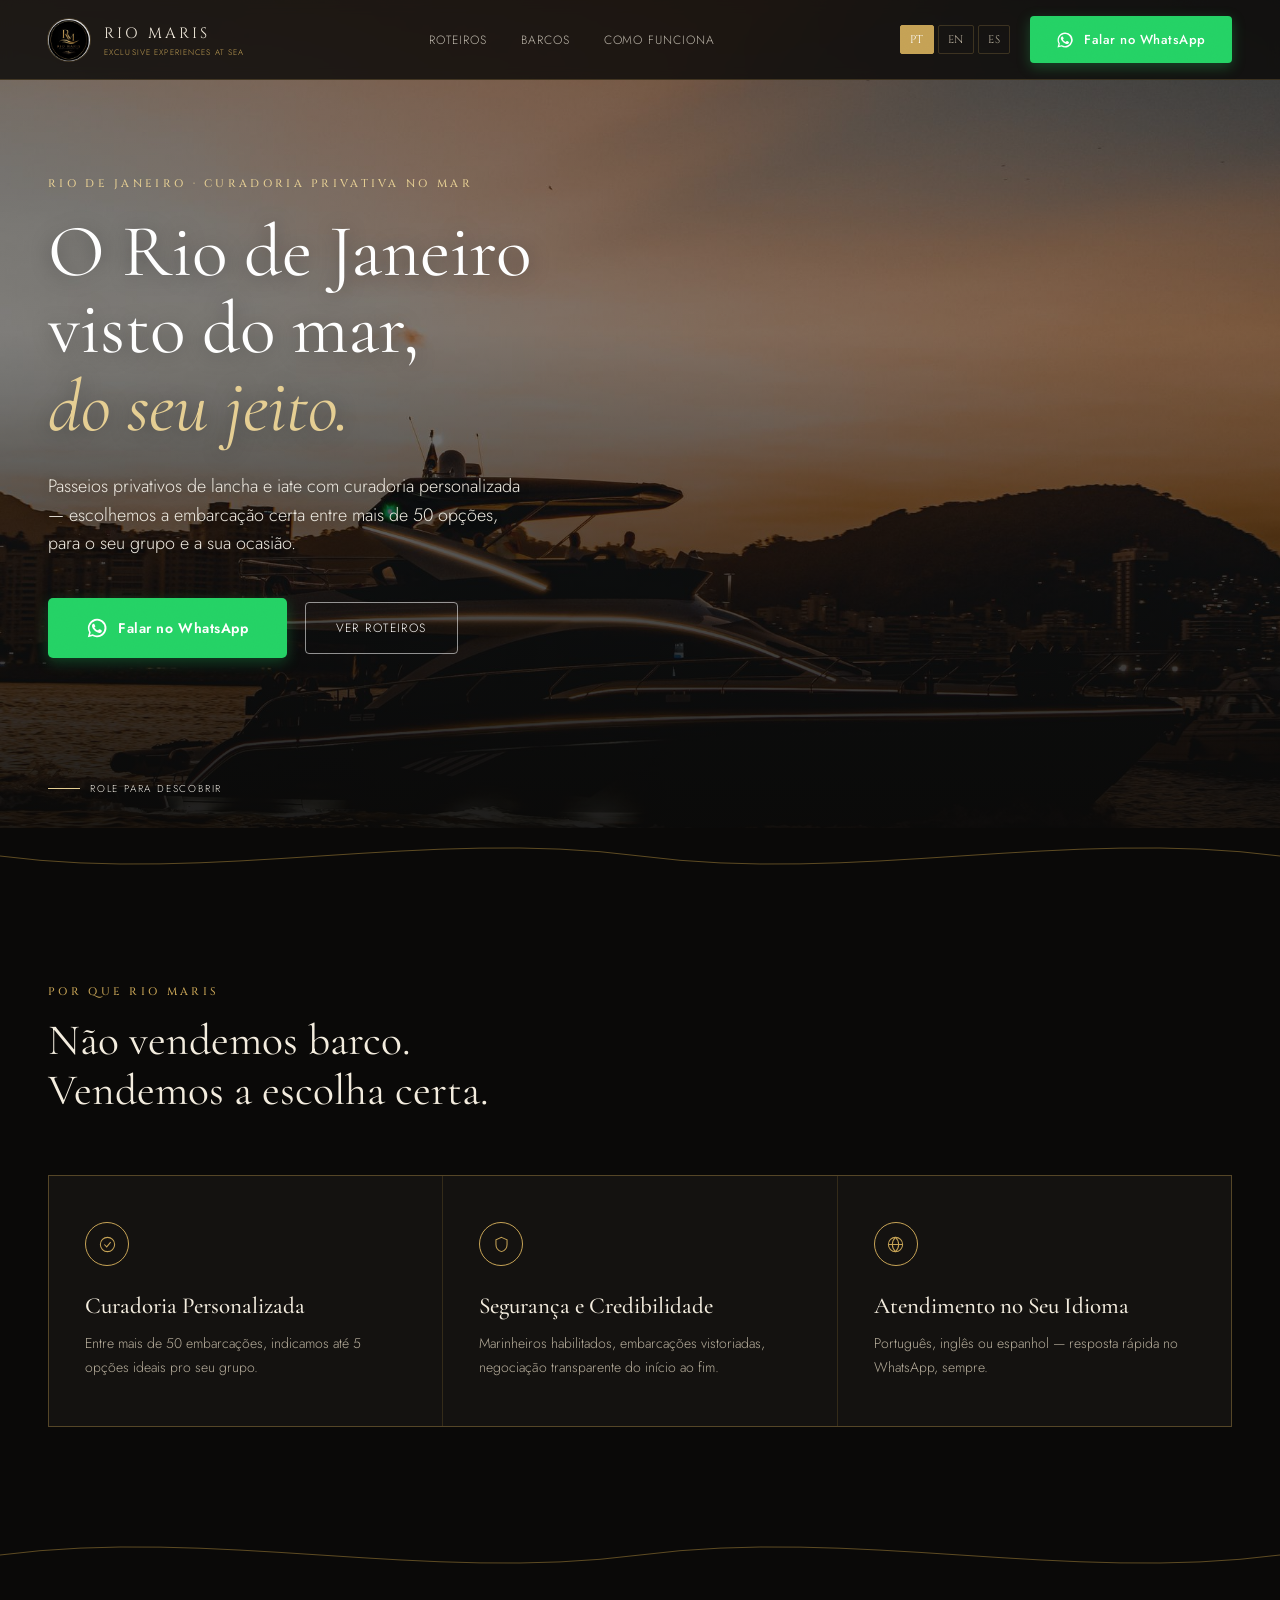
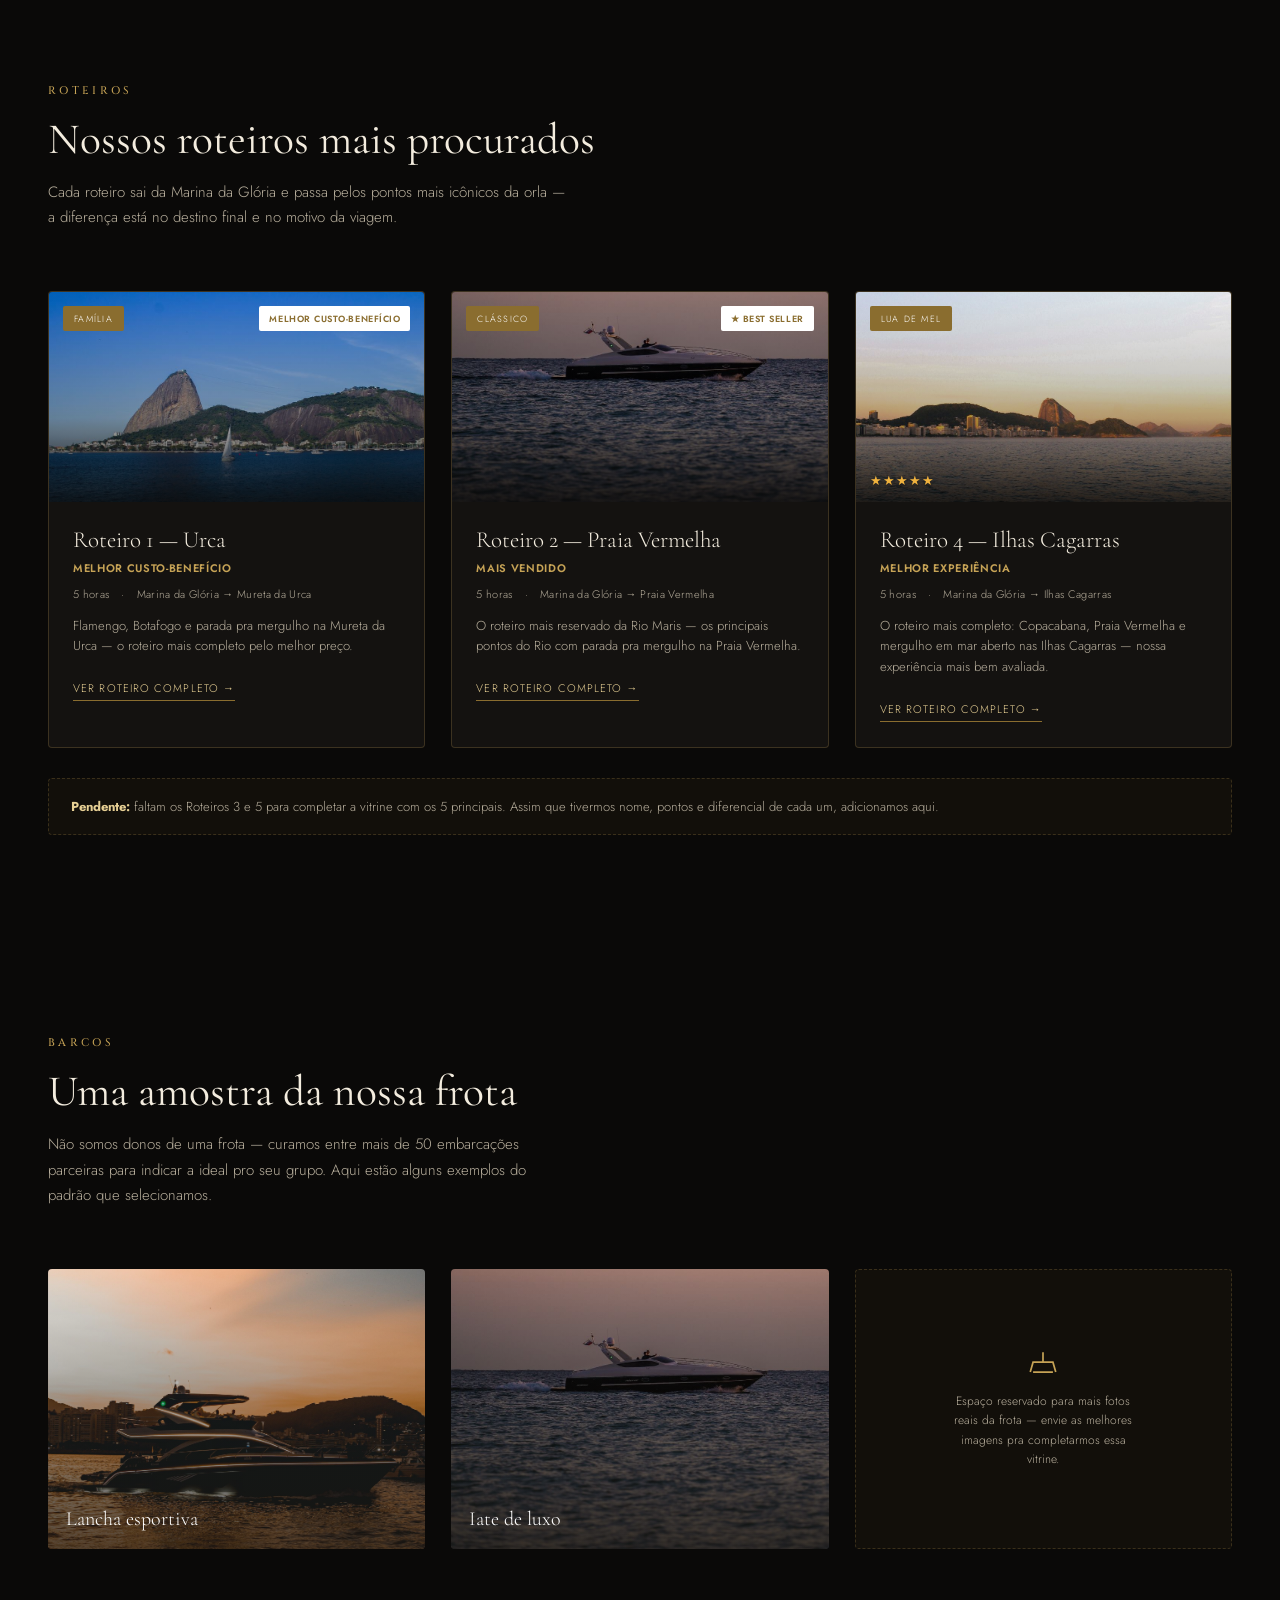
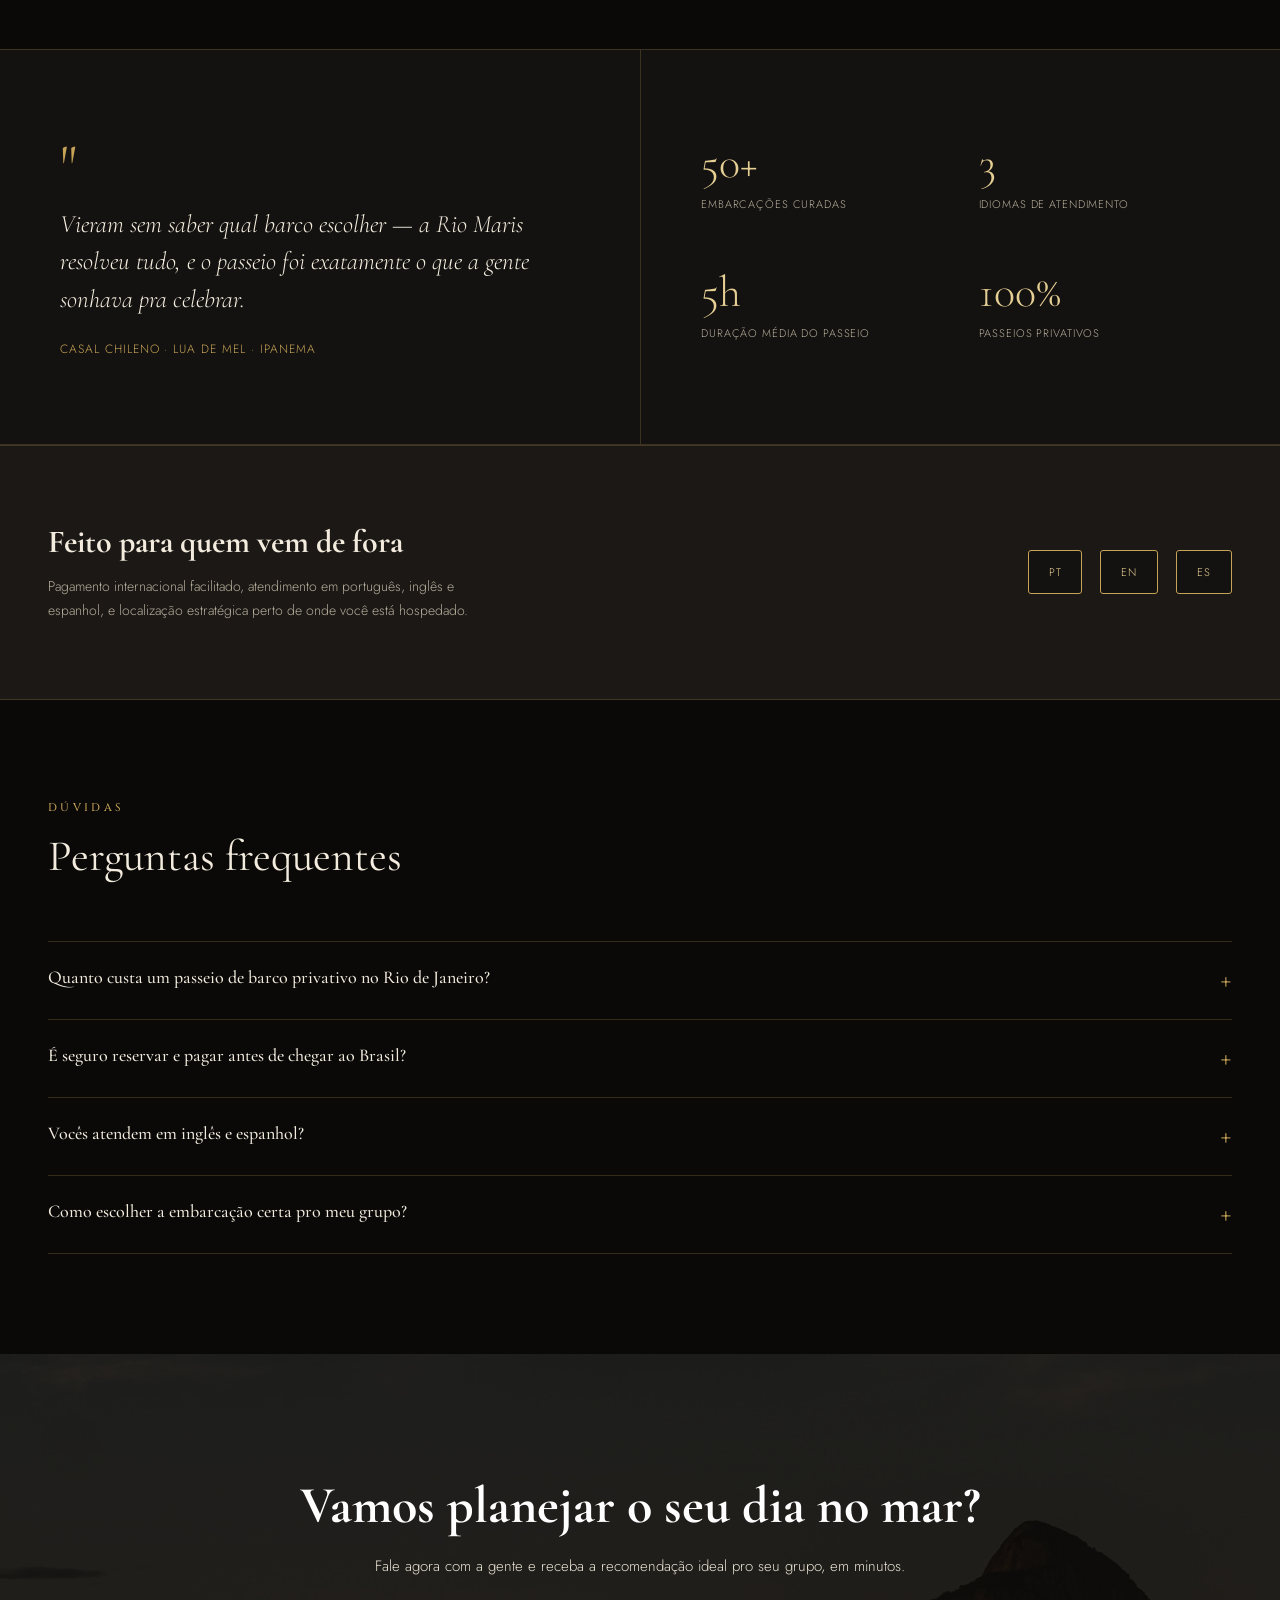
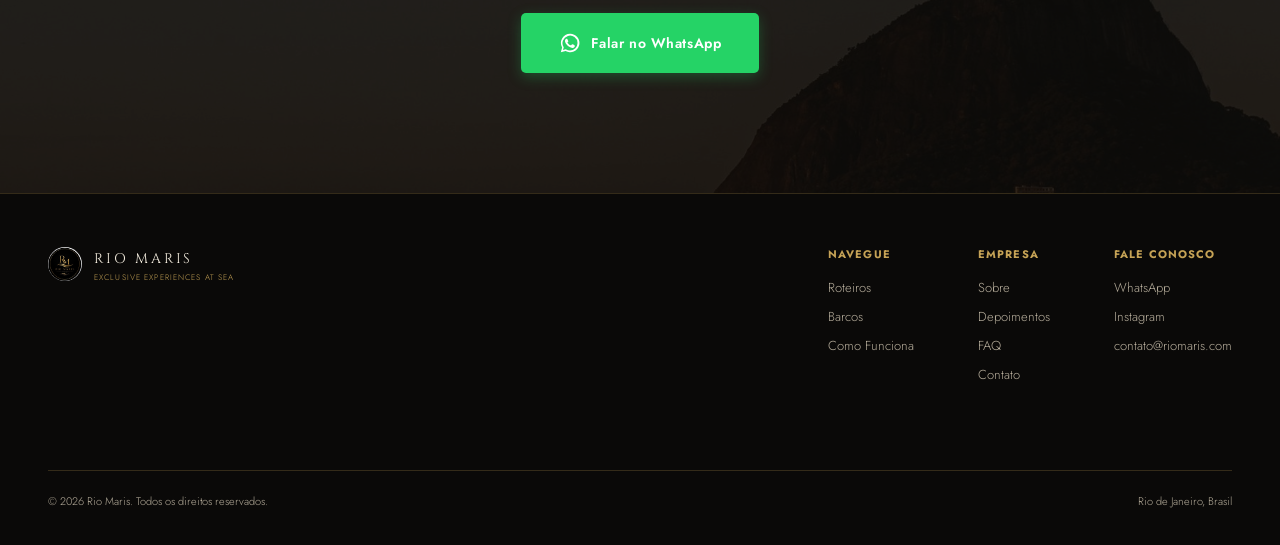
==== rio-maris/index.html @ 4bb59d88 "Add Rio Maris Home site: extract mockup into index.html, shared CSS/JS, images Builds the approved H" ====
<!DOCTYPE html>
<html lang="pt-BR">
<head>
<meta charset="UTF-8">
<meta name="viewport" content="width=device-width, initial-scale=1.0">
<title>Rio Maris — Passeios de Lancha e Iate no Rio de Janeiro | Exclusive Experiences at Sea</title>
<meta name="description" content="Passeios privativos de lancha e iate no Rio de Janeiro com curadoria personalizada entre mais de 50 embarcações. Atendimento em português, inglês e espanhol. Fale agora no WhatsApp.">
<link rel="preconnect" href="https://fonts.googleapis.com">
<link href="https://fonts.googleapis.com/css2?family=Cinzel:wght@400;500;600&family=Cormorant+Garamond:ital,wght@0,300;0,400;0,500;0,600;1,400&family=Jost:wght@300;400;500;600&display=swap" rel="stylesheet">
<link rel="stylesheet" href="assets/css/style.css">
</head>
<body>
<div class="grain"></div>

<header>
  <div class="header-left">
    <button class="nav-toggle" aria-expanded="false" aria-label="Abrir menu"><span></span></button>
    <div class="brand">
      <img src="assets/logo-rio-maris.jpg" alt="Rio Maris">
      <div class="brand-text">
        <span class="brand-word">RIO MARIS</span>
        <span class="brand-sub">Exclusive Experiences at Sea</span>
      </div>
    </div>
  </div>
  <nav>
    <a href="#roteiros">Roteiros</a>
    <a href="#barcos">Barcos</a>
    <a href="#funciona">Como Funciona</a>
  </nav>
  <div class="header-right">
    <div class="lang-switch">
      <span class="active">PT</span><span>EN</span><span>ES</span>
    </div>
    <a class="btn-whatsapp" href="#" target="_blank" rel="noopener">
      <svg viewBox="0 0 24 24" fill="#fff"><path d="M12 2a10 10 0 00-8.6 15L2 22l5.2-1.4A10 10 0 1012 2zm0 18.2a8.2 8.2 0 01-4.2-1.1l-.3-.2-3.1.8.8-3-.2-.3A8.2 8.2 0 1120.2 12 8.2 8.2 0 0112 20.2zm4.5-6.1c-.2-.1-1.5-.7-1.7-.8s-.4-.1-.6.1-.7.8-.9 1-.3.2-.6.1a6.7 6.7 0 01-2-1.2 7.4 7.4 0 01-1.4-1.7c-.1-.2 0-.4.1-.5s.2-.3.4-.4.2-.2.3-.4a.5.5 0 000-.5c-.1-.1-.6-1.5-.9-2s-.5-.4-.6-.4h-.5a1 1 0 00-.7.3 3 3 0 00-.9 2.2 5.2 5.2 0 001.1 2.8 12 12 0 004.6 4c.6.3 1.1.4 1.5.6a3.6 3.6 0 001.6.1 2.7 2.7 0 001.8-1.3 2.2 2.2 0 00.1-1.3c-.1-.1-.2-.2-.4-.3z"/></svg>
      <span class="btn-label-full">Falar no WhatsApp</span>
      <span class="btn-label-short">WhatsApp</span>
    </a>
  </div>
</header>

<!-- HERO -->
<section class="hero">
  <div class="hero-inner">
    <span class="eyebrow">Rio de Janeiro · Curadoria Privativa no Mar</span>
    <h1 class="display">O Rio de Janeiro<br>visto do mar,<br><em>do seu jeito.</em></h1>
    <p class="sub">Passeios privativos de lancha e iate com curadoria personalizada — escolhemos a embarcação certa entre mais de 50 opções, para o seu grupo e a sua ocasião.</p>
    <div class="cta-row">
      <a class="btn-whatsapp large" href="#" target="_blank" rel="noopener">
        <svg viewBox="0 0 24 24" fill="#fff"><path d="M12 2a10 10 0 00-8.6 15L2 22l5.2-1.4A10 10 0 1012 2zm0 18.2a8.2 8.2 0 01-4.2-1.1l-.3-.2-3.1.8.8-3-.2-.3A8.2 8.2 0 1120.2 12 8.2 8.2 0 0112 20.2zm4.5-6.1c-.2-.1-1.5-.7-1.7-.8s-.4-.1-.6.1-.7.8-.9 1-.3.2-.6.1a6.7 6.7 0 01-2-1.2 7.4 7.4 0 01-1.4-1.7c-.1-.2 0-.4.1-.5s.2-.3.4-.4.2-.2.3-.4a.5.5 0 000-.5c-.1-.1-.6-1.5-.9-2s-.5-.4-.6-.4h-.5a1 1 0 00-.7.3 3 3 0 00-.9 2.2 5.2 5.2 0 001.1 2.8 12 12 0 004.6 4c.6.3 1.1.4 1.5.6a3.6 3.6 0 001.6.1 2.7 2.7 0 001.8-1.3 2.2 2.2 0 00.1-1.3c-.1-.1-.2-.2-.4-.3z"/></svg>
        Falar no WhatsApp
      </a>
      <a class="btn-ghost" href="#roteiros">Ver Roteiros</a>
    </div>
  </div>
  <div class="scroll-cue"><span class="line"></span> Role para descobrir</div>
</section>

<div class="wave-divider">
  <svg viewBox="0 0 1440 56" preserveAspectRatio="none" xmlns="http://www.w3.org/2000/svg">
    <path d="M0,28 C240,56 480,0 720,28 C960,56 1200,0 1440,28" stroke="#AE8B3E" stroke-width="1" fill="none" opacity="0.55"/>
  </svg>
</div>

<!-- PILARES -->
<section id="funciona">
  <div class="section-head">
    <span class="eyebrow">Por que Rio Maris</span>
    <h2 class="display">Não vendemos barco. <br>Vendemos a escolha certa.</h2>
  </div>
  <div class="pillars">
    <div class="pillar">
      <div class="pillar-mark"><svg viewBox="0 0 24 24" fill="none" stroke-width="1.3"><circle cx="12" cy="12" r="9"/><path d="M8 12l3 3 5-6"/></svg></div>
      <h3 class="display">Curadoria Personalizada</h3>
      <p>Entre mais de 50 embarcações, indicamos até 5 opções ideais pro seu grupo.</p>
    </div>
    <div class="pillar">
      <div class="pillar-mark"><svg viewBox="0 0 24 24" fill="none" stroke-width="1.3"><path d="M12 3l7 3v6c0 5-3.5 8-7 9-3.5-1-7-4-7-9V6z"/></svg></div>
      <h3 class="display">Segurança e Credibilidade</h3>
      <p>Marinheiros habilitados, embarcações vistoriadas, negociação transparente do início ao fim.</p>
    </div>
    <div class="pillar">
      <div class="pillar-mark"><svg viewBox="0 0 24 24" fill="none" stroke-width="1.3"><path d="M12 21c4.97 0 9-4.03 9-9s-4.03-9-9-9-9 4.03-9 9 4.03 9 9 9z"/><path d="M3 12h18M12 3c2.5 2.4 4 5.6 4 9s-1.5 6.6-4 9c-2.5-2.4-4-5.6-4-9s1.5-6.6 4-9z"/></svg></div>
      <h3 class="display">Atendimento no Seu Idioma</h3>
      <p>Português, inglês ou espanhol — resposta rápida no WhatsApp, sempre.</p>
    </div>
  </div>
</section>

<div class="wave-divider">
  <svg viewBox="0 0 1440 56" preserveAspectRatio="none" xmlns="http://www.w3.org/2000/svg">
    <path d="M0,28 C240,0 480,56 720,28 C960,0 1200,56 1440,28" stroke="#AE8B3E" stroke-width="1" fill="none" opacity="0.55"/>
  </svg>
</div>

<!-- ROTEIROS -->
<section id="roteiros">
  <div class="section-head">
    <span class="eyebrow">Roteiros</span>
    <h2 class="display">Nossos roteiros mais procurados</h2>
    <p>Cada roteiro sai da Marina da Glória e passa pelos pontos mais icônicos da orla — a diferença está no destino final e no motivo da viagem.</p>
  </div>
  <div class="card-row">
    <div class="route-card">
      <div class="route-media" style="background-image:url('assets/pao-de-acucar-veleiro.jpg');">
        <span class="tag">Família</span>
        <span class="badge">Melhor Custo-Benefício</span>
      </div>
      <div class="route-body">
        <div class="route-name display">Roteiro 1 — Urca</div>
        <div class="route-subtitle">Melhor Custo-Benefício</div>
        <div class="route-meta"><span>5 horas</span>·<span>Marina da Glória → Mureta da Urca</span></div>
        <p class="desc">Flamengo, Botafogo e parada pra mergulho na Mureta da Urca — o roteiro mais completo pelo melhor preço.</p>
        <a class="route-link" href="#">Ver roteiro completo →</a>
      </div>
    </div>
    <div class="route-card">
      <div class="route-media" style="background-image:url('assets/veleiro-entardecer.jpg');">
        <span class="tag">Clássico</span>
        <span class="badge">★ Best Seller</span>
      </div>
      <div class="route-body">
        <div class="route-name display">Roteiro 2 — Praia Vermelha</div>
        <div class="route-subtitle">Mais Vendido</div>
        <div class="route-meta"><span>5 horas</span>·<span>Marina da Glória → Praia Vermelha</span></div>
        <p class="desc">O roteiro mais reservado da Rio Maris — os principais pontos do Rio com parada pra mergulho na Praia Vermelha.</p>
        <a class="route-link" href="#">Ver roteiro completo →</a>
      </div>
    </div>
    <div class="route-card">
      <div class="route-media" style="background-image:url('assets/lagoa-entardecer.jpg');">
        <span class="tag">Lua de Mel</span>
        <span class="stars">★★★★★</span>
      </div>
      <div class="route-body">
        <div class="route-name display">Roteiro 4 — Ilhas Cagarras</div>
        <div class="route-subtitle">Melhor Experiência</div>
        <div class="route-meta"><span>5 horas</span>·<span>Marina da Glória → Ilhas Cagarras</span></div>
        <p class="desc">O roteiro mais completo: Copacabana, Praia Vermelha e mergulho em mar aberto nas Ilhas Cagarras — nossa experiência mais bem avaliada.</p>
        <a class="route-link" href="#">Ver roteiro completo →</a>
      </div>
    </div>
  </div>
  <div class="pending-note">
    <b>Pendente:</b> faltam os Roteiros 3 e 5 para completar a vitrine com os 5 principais. Assim que tivermos nome, pontos e diferencial de cada um, adicionamos aqui.
  </div>
</section>

<!-- BARCOS -->
<section id="barcos">
  <div class="section-head">
    <span class="eyebrow">Barcos</span>
    <h2 class="display">Uma amostra da nossa frota</h2>
    <p>Não somos donos de uma frota — curamos entre mais de 50 embarcações parceiras para indicar a ideal pro seu grupo. Aqui estão alguns exemplos do padrão que selecionamos.</p>
  </div>
  <div class="boat-row">
    <div class="boat-card" style="background-image:url('assets/iate-por-do-sol.jpg');">
      <span class="boat-label display">Lancha esportiva</span>
    </div>
    <div class="boat-card" style="background-image:url('assets/veleiro-entardecer.jpg');">
      <span class="boat-label display">Iate de luxo</span>
    </div>
    <div class="boat-placeholder">
      <svg viewBox="0 0 24 24" fill="none" stroke-width="1.2"><path d="M3 17l2-7h14l2 7M5 17h14M12 3v7"/></svg>
      <span>Espaço reservado para mais fotos reais da frota — envie as melhores imagens pra completarmos essa vitrine.</span>
    </div>
  </div>
</section>

<!-- PROVA SOCIAL -->
<div class="proof">
  <div class="proof-quote">
    <div class="quote-mark">"</div>
    <p class="quote display">Vieram sem saber qual barco escolher — a Rio Maris resolveu tudo, e o passeio foi exatamente o que a gente sonhava pra celebrar.</p>
    <div class="who">Casal chileno · Lua de mel · Ipanema</div>
  </div>
  <div class="proof-stats">
    <div class="stat"><div class="num display">50+</div><div class="label">Embarcações curadas</div></div>
    <div class="stat"><div class="num display">3</div><div class="label">Idiomas de atendimento</div></div>
    <div class="stat"><div class="num display">5h</div><div class="label">Duração média do passeio</div></div>
    <div class="stat"><div class="num display">100%</div><div class="label">Passeios privativos</div></div>
  </div>
</div>

<!-- INTERNACIONAL -->
<div class="intl">
  <div class="intl-text">
    <h2>Feito para quem vem de fora</h2>
    <p>Pagamento internacional facilitado, atendimento em português, inglês e espanhol, e localização estratégica perto de onde você está hospedado.</p>
  </div>
  <div class="intl-langs">
    <div class="lang-pill">PT</div>
    <div class="lang-pill">EN</div>
    <div class="lang-pill">ES</div>
  </div>
</div>

<!-- FAQ -->
<section id="faq">
  <div class="section-head">
    <span class="eyebrow">Dúvidas</span>
    <h2 class="display">Perguntas frequentes</h2>
  </div>
  <div class="faq-list">
    <div class="faq-item">
      <div>
        <h4>Quanto custa um passeio de barco privativo no Rio de Janeiro?</h4>
        <p class="faq-answer">O valor varia conforme a embarcação, a duração e o roteiro escolhido. Como fazemos curadoria personalizada entre mais de 50 opções, o jeito mais rápido de receber um orçamento certo pro seu grupo é falar com a gente no WhatsApp.</p>
      </div>
      <span class="faq-plus">+</span>
    </div>
    <div class="faq-item">
      <div>
        <h4>É seguro reservar e pagar antes de chegar ao Brasil?</h4>
        <p class="faq-answer">Sim. Trabalhamos só com marinheiros habilitados e embarcações vistoriadas, com negociação transparente do início ao fim e pagamento internacional facilitado para quem vem de fora.</p>
      </div>
      <span class="faq-plus">+</span>
    </div>
    <div class="faq-item">
      <div>
        <h4>Vocês atendem em inglês e espanhol?</h4>
        <p class="faq-answer">Sim, atendemos em português, inglês e espanhol, com resposta rápida pelo WhatsApp em qualquer um dos três idiomas.</p>
      </div>
      <span class="faq-plus">+</span>
    </div>
    <div class="faq-item">
      <div>
        <h4>Como escolher a embarcação certa pro meu grupo?</h4>
        <p class="faq-answer">Você não precisa escolher sozinho: conta pra gente o tamanho do grupo e a ocasião, e indicamos até 5 opções ideais entre as mais de 50 embarcações parceiras.</p>
      </div>
      <span class="faq-plus">+</span>
    </div>
  </div>
</section>

<!-- FINAL CTA -->
<div class="final-cta">
  <h2 class="display">Vamos planejar o seu dia no mar?</h2>
  <p>Fale agora com a gente e receba a recomendação ideal pro seu grupo, em minutos.</p>
  <a class="btn-whatsapp large" href="#" target="_blank" rel="noopener">
    <svg viewBox="0 0 24 24" fill="#fff"><path d="M12 2a10 10 0 00-8.6 15L2 22l5.2-1.4A10 10 0 1012 2zm0 18.2a8.2 8.2 0 01-4.2-1.1l-.3-.2-3.1.8.8-3-.2-.3A8.2 8.2 0 1120.2 12 8.2 8.2 0 0112 20.2zm4.5-6.1c-.2-.1-1.5-.7-1.7-.8s-.4-.1-.6.1-.7.8-.9 1-.3.2-.6.1a6.7 6.7 0 01-2-1.2 7.4 7.4 0 01-1.4-1.7c-.1-.2 0-.4.1-.5s.2-.3.4-.4.2-.2.3-.4a.5.5 0 000-.5c-.1-.1-.6-1.5-.9-2s-.5-.4-.6-.4h-.5a1 1 0 00-.7.3 3 3 0 00-.9 2.2 5.2 5.2 0 001.1 2.8 12 12 0 004.6 4c.6.3 1.1.4 1.5.6a3.6 3.6 0 001.6.1 2.7 2.7 0 001.8-1.3 2.2 2.2 0 00.1-1.3c-.1-.1-.2-.2-.4-.3z"/></svg>
    Falar no WhatsApp
  </a>
</div>

<footer>
  <div class="footer-brand">
    <img src="assets/logo-rio-maris.jpg" alt="Rio Maris">
    <div>
      <span class="brand-word" style="font-size:14px;">RIO MARIS</span><br>
      <span class="brand-sub">Exclusive Experiences at Sea</span>
    </div>
  </div>
  <div class="footer-cols">
    <div class="footer-col">
      <h5>Navegue</h5>
      <a href="#roteiros">Roteiros</a>
      <a href="#barcos">Barcos</a>
      <a href="#funciona">Como Funciona</a>
    </div>
    <div class="footer-col">
      <h5>Empresa</h5>
      <a href="#">Sobre</a>
      <a href="#">Depoimentos</a>
      <a href="#faq">FAQ</a>
      <a href="#">Contato</a>
    </div>
    <div class="footer-col">
      <h5>Fale Conosco</h5>
      <a href="#" target="_blank" rel="noopener">WhatsApp</a>
      <a href="#">Instagram</a>
      <a href="mailto:contato@riomaris.com">contato@riomaris.com</a>
    </div>
  </div>
  <div class="footer-bottom">
    <span>© 2026 Rio Maris. Todos os direitos reservados.</span>
    <span>Rio de Janeiro, Brasil</span>
  </div>
</footer>

<script src="assets/js/main.js"></script>
</body>
</html>
---- rio-maris/assets/css/style.css ----
:root{
  --bg: #0A0908;
  --panel: #141210;
  --panel-2: #1B1815;
  --text-dark: #F3ECDE;
  --muted: #B7AE9C;
  --gold: #C6A356;
  --gold-light: #E6CF94;
  --gold-deep: #8A6D2F;
  --ivory: #F3ECDE;
  --dark-surface: #0A0908;
  --whatsapp: #25D366;
  --whatsapp-dark: #1DB955;
  --hairline: rgba(198,163,86,0.22);
}
*{margin:0;padding:0;box-sizing:border-box;}
html{scroll-behavior:smooth;}
body{
  background:var(--bg);
  color:var(--text-dark);
  font-family:'Jost',sans-serif;
  font-weight:300;
  -webkit-font-smoothing:antialiased;
  overflow-x:hidden;
}
.display{font-family:'Cormorant Garamond',serif;}
.eyebrow{
  font-family:'Cinzel',serif;
  letter-spacing:0.30em;
  text-transform:uppercase;
  font-size:11px;
  color:var(--gold);
  font-weight:500;
}
a{color:inherit;text-decoration:none;}
img{display:block;max-width:100%;}

.grain{
  position:fixed;inset:0;pointer-events:none;z-index:999;
  opacity:0.025;
  background-image:url("data:image/svg+xml,%3Csvg xmlns='http://www.w3.org/2000/svg' width='120' height='120'%3E%3Cfilter id='n'%3E%3CfeTurbulence type='fractalNoise' baseFrequency='0.9' numOctaves='2' stitchTiles='stitch'/%3E%3C/filter%3E%3Crect width='100%25' height='100%25' filter='url(%23n)'/%3E%3C/svg%3E");
  mix-blend-mode:multiply;
}

/* ---------- nav ---------- */
header{
  position:fixed;top:0;left:0;right:0;z-index:100;
  display:flex;align-items:center;justify-content:space-between;
  padding:16px 48px;
  background:rgba(10,9,8,0.82);
  backdrop-filter:blur(6px);
  border-bottom:1px solid var(--hairline);
  gap:20px;
}
.header-left{display:flex;align-items:center;gap:10px;}
.brand{display:flex;align-items:center;gap:14px;}
.brand img{width:42px;height:42px;border-radius:50%;object-fit:cover;box-shadow:0 0 0 1px var(--hairline);flex-shrink:0;}
.brand-word{font-family:'Cinzel',serif;letter-spacing:0.20em;font-size:15px;color:var(--text-dark);}
.brand-sub{display:block;font-family:'Jost',sans-serif;letter-spacing:0.14em;font-size:8px;color:var(--gold);margin-top:2px;text-transform:uppercase;}
nav{display:flex;gap:34px;}
nav a{font-size:12px;letter-spacing:0.08em;text-transform:uppercase;color:var(--text-dark);opacity:0.75;transition:opacity .25s;}
nav a:hover{opacity:1;color:var(--gold-deep);}
.header-right{display:flex;align-items:center;gap:20px;}
.lang-switch{display:flex;gap:4px;font-family:'Cinzel',serif;font-size:11px;letter-spacing:0.05em;flex-shrink:0;}
.lang-switch span{padding:6px 9px;border:1px solid var(--hairline);border-radius:2px;cursor:pointer;color:var(--muted);transition:all .2s;}
.lang-switch span.active{background:var(--gold);color:#fff;border-color:var(--gold);}
.lang-switch span:hover:not(.active){border-color:var(--gold);color:var(--gold-deep);}
.btn-label-short{display:none;}

.btn-whatsapp{
  display:inline-flex;align-items:center;gap:10px;
  background:var(--whatsapp);color:#fff;
  padding:14px 26px;font-size:13px;letter-spacing:0.04em;font-weight:500;
  border-radius:4px;transition:all .25s;
  box-shadow:0 4px 14px rgba(37,211,102,0.28);
}
.btn-whatsapp:hover{background:var(--whatsapp-dark);transform:translateY(-1px);}
.btn-whatsapp svg{width:18px;height:18px;flex-shrink:0;}
.btn-whatsapp.large{padding:19px 38px;font-size:14px;font-weight:600;border-radius:5px;}
.btn-whatsapp.large svg{width:22px;height:22px;}

/* ---------- mobile nav toggle ---------- */
.nav-toggle{
  display:none;
  width:38px;height:38px;
  border:1px solid var(--hairline);border-radius:4px;
  background:transparent;
  align-items:center;justify-content:center;
  cursor:pointer;
}
.nav-toggle span,.nav-toggle span::before,.nav-toggle span::after{
  content:"";display:block;width:18px;height:1px;background:var(--text-dark);
  position:relative;transition:transform .2s, opacity .2s;
}
.nav-toggle span::before{position:absolute;top:-6px;}
.nav-toggle span::after{position:absolute;top:6px;}
.nav-toggle[aria-expanded="true"] span{background:transparent;}
.nav-toggle[aria-expanded="true"] span::before{transform:rotate(45deg);top:0;}
.nav-toggle[aria-expanded="true"] span::after{transform:rotate(-45deg);top:0;}

/* ---------- hero ---------- */
.hero{
  position:relative;
  min-height:92vh;
  display:flex;flex-direction:column;justify-content:center;
  padding:0 48px;
  background:url("../iate-por-do-sol.jpg") center 42% / cover no-repeat;
  overflow:hidden;
}
.hero::before{
  content:"";position:absolute;inset:0;z-index:1;
  background:
    linear-gradient(180deg, rgba(10,9,8,0.55) 0%, rgba(10,9,8,0.50) 40%, rgba(10,9,8,0.92) 100%);
}
.hero-inner{position:relative;z-index:3;max-width:760px;}
.hero .eyebrow{margin-bottom:22px;display:inline-block;color:var(--gold-light);}
.hero h1{
  font-size:clamp(40px,6vw,74px);
  font-weight:400;
  line-height:1.05;
  color:#fff;
  margin-bottom:26px;
  text-shadow:0 2px 20px rgba(0,0,0,0.35);
}
.hero h1 em{font-style:italic;color:var(--gold-light);font-weight:400;}
.hero p.sub{
  font-size:18px;font-weight:300;color:#f1ede4;
  max-width:480px;line-height:1.6;margin-bottom:40px;
  text-shadow:0 1px 12px rgba(0,0,0,0.3);
}
.cta-row{display:flex;gap:18px;align-items:center;flex-wrap:wrap;}
.btn-ghost{
  border:1px solid rgba(255,255,255,0.55);color:#fff;
  padding:16px 30px;font-size:12px;letter-spacing:0.12em;text-transform:uppercase;
  border-radius:4px;transition:all .25s;
}
.btn-ghost:hover{border-color:var(--gold-light);color:var(--gold-light);}
.scroll-cue{
  position:absolute;bottom:32px;left:48px;z-index:3;
  display:flex;align-items:center;gap:10px;
  font-size:10px;letter-spacing:0.18em;text-transform:uppercase;color:#f1ede4;
}
.scroll-cue .line{width:32px;height:1px;background:var(--gold-light);}

/* ---------- wave divider ---------- */
.wave-divider{width:100%;height:56px;position:relative;background:var(--bg);}
.wave-divider svg{width:100%;height:100%;}

/* ---------- section shell ---------- */
section{padding:100px 48px;position:relative;}
.section-head{max-width:620px;margin-bottom:60px;}
.section-head .eyebrow{margin-bottom:16px;display:block;}
.section-head h2{font-size:clamp(30px,3.4vw,44px);font-weight:400;line-height:1.15;color:var(--text-dark);}
.section-head p{color:var(--muted);margin-top:16px;font-size:15px;line-height:1.7;max-width:520px;}

/* ---------- pillars ---------- */
.pillars{
  display:grid;grid-template-columns:repeat(3,1fr);gap:1px;
  background:var(--hairline);
  border:1px solid var(--hairline);
}
.pillar{background:var(--panel);padding:46px 36px;}
.pillar-mark{
  width:44px;height:44px;border:1px solid var(--gold);border-radius:50%;
  display:flex;align-items:center;justify-content:center;margin-bottom:26px;
}
.pillar-mark svg{width:19px;height:19px;stroke:var(--gold);}
.pillar h3{font-family:'Cormorant Garamond',serif;font-size:23px;font-weight:500;color:var(--text-dark);margin-bottom:12px;}
.pillar p{font-size:14px;color:var(--muted);line-height:1.7;}

/* ---------- roteiros ---------- */
.card-row{display:grid;grid-template-columns:repeat(3,1fr);gap:26px;}
.route-card{
  background:var(--panel);border:1px solid var(--hairline);
  border-radius:4px;overflow:hidden;
  transition:transform .3s, box-shadow .3s;
}
.route-card:hover{transform:translateY(-6px);box-shadow:0 18px 34px rgba(42,36,27,0.12);}
.route-media{height:210px;position:relative;background-size:cover;background-position:center;}
.route-media::after{
  content:"";position:absolute;inset:0;
  background:linear-gradient(180deg, rgba(10,9,8,0.05) 0%, rgba(10,9,8,0.30) 60%, rgba(10,9,8,0.85) 100%);
}
.route-media .tag{
  position:absolute;top:14px;left:14px;z-index:2;
  font-size:9px;letter-spacing:0.14em;text-transform:uppercase;color:#fff;
  background:var(--gold-deep);padding:6px 11px;border-radius:2px;
}
.route-media .badge{
  position:absolute;top:14px;right:14px;z-index:2;
  font-size:9px;letter-spacing:0.06em;text-transform:uppercase;color:var(--gold-deep);
  background:#fff;padding:6px 10px;border-radius:2px;font-weight:600;
}
.route-media .stars{
  position:absolute;bottom:12px;left:14px;z-index:2;
  font-size:13px;color:#f0b23e;letter-spacing:1px;text-shadow:0 1px 4px rgba(0,0,0,0.4);
}
.route-body{padding:24px 24px 28px;}
.route-body .route-name{font-family:'Cormorant Garamond',serif;font-size:23px;color:var(--text-dark);margin-bottom:6px;}
.route-subtitle{font-size:11px;letter-spacing:0.06em;text-transform:uppercase;color:var(--gold);font-weight:600;margin-bottom:10px;}
.route-meta{display:flex;gap:12px;font-size:11px;color:var(--muted);letter-spacing:0.03em;margin-bottom:14px;flex-wrap:wrap;}
.route-body p.desc{font-size:13px;color:var(--muted);line-height:1.6;margin-bottom:18px;}
.route-link{font-size:11px;letter-spacing:0.1em;text-transform:uppercase;color:var(--gold-light);border-bottom:1px solid var(--gold-deep);padding-bottom:4px;}

.pending-note{
  margin-top:30px;padding:18px 22px;border:1px dashed var(--hairline);border-radius:4px;
  font-size:13px;color:var(--muted);background:rgba(174,139,62,0.05);
}
.pending-note b{color:var(--gold-light);}

/* ---------- barcos ---------- */
.boat-row{display:grid;grid-template-columns:repeat(3,1fr);gap:26px;}
.boat-card{border-radius:4px;overflow:hidden;position:relative;height:280px;background-size:cover;background-position:center;}
.boat-card::after{content:"";position:absolute;inset:0;background:linear-gradient(180deg, rgba(23,20,15,0.05), rgba(23,20,15,0.72));}
.boat-card .boat-label{position:absolute;bottom:18px;left:18px;z-index:2;color:#fff;font-family:'Cormorant Garamond',serif;font-size:20px;}
.boat-placeholder{
  border:1px dashed var(--hairline);border-radius:4px;height:280px;
  display:flex;flex-direction:column;align-items:center;justify-content:center;gap:10px;
  background:rgba(174,139,62,0.05);color:var(--muted);text-align:center;padding:20px;
}
.boat-placeholder svg{width:34px;height:34px;stroke:var(--gold);}
.boat-placeholder span{font-size:12px;line-height:1.6;max-width:200px;}

/* ---------- prova social ---------- */
.proof{
  background:var(--panel);border-top:1px solid var(--hairline);border-bottom:1px solid var(--hairline);
  display:grid;grid-template-columns:1fr 1fr;
}
.proof-quote{padding:86px 60px;display:flex;flex-direction:column;justify-content:center;}
.quote-mark{font-family:'Cormorant Garamond',serif;font-size:60px;color:var(--gold);line-height:1;margin-bottom:10px;}
.proof-quote p.quote{font-family:'Cormorant Garamond',serif;font-size:25px;font-style:italic;color:var(--text-dark);line-height:1.5;margin-bottom:22px;}
.proof-quote .who{font-size:12px;letter-spacing:0.08em;color:var(--gold);text-transform:uppercase;}
.proof-stats{padding:86px 60px;display:grid;grid-template-columns:1fr 1fr;gap:36px;border-left:1px solid var(--hairline);}
.stat .num{font-family:'Cormorant Garamond',serif;font-size:44px;color:var(--gold-light);}
.stat .label{font-size:11px;letter-spacing:0.08em;text-transform:uppercase;color:var(--muted);margin-top:6px;}

/* ---------- internacional ---------- */
.intl{
  background:var(--panel-2);
  padding:76px 48px;display:flex;align-items:center;justify-content:space-between;gap:60px;
  border-top:1px solid var(--hairline);border-bottom:1px solid var(--hairline);
}
.intl-text{max-width:440px;}
.intl-text h2{font-family:'Cormorant Garamond',serif;font-size:32px;color:var(--text-dark);margin-bottom:14px;}
.intl-text p{color:var(--muted);font-size:14px;line-height:1.7;}
.intl-langs{display:flex;gap:18px;}
.lang-pill{
  border:1px solid var(--gold);padding:13px 20px;border-radius:3px;
  font-size:11px;letter-spacing:0.08em;text-transform:uppercase;color:var(--gold-light);
  text-align:center;background:var(--panel);
}

/* ---------- faq ---------- */
.faq-item{border-top:1px solid var(--hairline);padding:24px 0;display:flex;justify-content:space-between;gap:40px;cursor:pointer;}
.faq-item:last-child{border-bottom:1px solid var(--hairline);}
.faq-item h4{font-family:'Cormorant Garamond',serif;font-size:18px;font-weight:500;color:var(--text-dark);max-width:560px;}
.faq-plus{color:var(--gold);font-size:20px;font-weight:300;transition:transform .2s;flex-shrink:0;}
.faq-item.open .faq-plus{transform:rotate(45deg);}
.faq-answer{font-size:14px;color:var(--muted);line-height:1.7;max-width:560px;margin-top:14px;display:none;}
.faq-item.open .faq-answer{display:block;}

/* ---------- final cta (dark bookend) ---------- */
.final-cta{
  position:relative;
  text-align:center;padding:120px 48px;
  background:url("../pao-de-acucar-cta.jpg") center 35% / cover no-repeat;
}
.final-cta::before{
  content:"";position:absolute;inset:0;z-index:1;
  background:rgba(10,9,8,0.85);
}
.final-cta > *{position:relative;z-index:2;}
.final-cta h2{font-family:'Cormorant Garamond',serif;font-size:clamp(32px,4.5vw,52px);color:#fff;margin-bottom:18px;}
.final-cta p{color:#e9e3d4;margin-bottom:36px;font-size:15px;}

/* ---------- footer ---------- */
footer{background:var(--bg);border-top:1px solid var(--hairline);padding:52px 48px 36px;display:flex;justify-content:space-between;align-items:flex-start;flex-wrap:wrap;gap:40px;}
.footer-brand{display:flex;align-items:center;gap:12px;}
.footer-brand img{width:34px;height:34px;border-radius:50%;object-fit:cover;}
.footer-cols{display:flex;gap:64px;}
.footer-col h5{font-size:11px;letter-spacing:0.1em;text-transform:uppercase;color:var(--gold);margin-bottom:16px;}
.footer-col a{display:block;font-size:13px;color:var(--muted);margin-bottom:10px;transition:color .2s;}
.footer-col a:hover{color:var(--text-dark);}
.footer-bottom{width:100%;margin-top:36px;padding-top:22px;border-top:1px solid var(--hairline);font-size:11px;color:var(--muted);display:flex;justify-content:space-between;}

@media(max-width:960px){
  header{padding:14px 16px;gap:10px;}
  .brand-text{display:none;}
  nav{
    position:fixed;top:69px;left:0;right:0;
    flex-direction:column;gap:0;
    background:rgba(10,9,8,0.97);
    border-bottom:1px solid var(--hairline);
    max-height:0;overflow:hidden;
    transition:max-height .25s ease;
  }
  nav.open{max-height:260px;}
  nav a{padding:16px 20px;width:100%;opacity:1;border-top:1px solid var(--hairline);}
  .nav-toggle{display:flex;}
  .header-right{gap:10px;}
  .btn-label-full{display:none;}
  .btn-label-short{display:inline;}
  .btn-whatsapp{padding:12px 16px;font-size:12px;}
  section{padding:64px 20px;}
  .hero{padding:0 20px;}
  .pillars,.card-row,.boat-row{grid-template-columns:1fr;}
  .proof{grid-template-columns:1fr;}
  .proof-stats{border-left:none;border-top:1px solid var(--hairline);}
  .intl{flex-direction:column;text-align:center;}
  footer{flex-direction:column;}
}

@media(max-width:360px){
  .brand-word{font-size:13px;}
  .lang-switch span{padding:5px 6px;font-size:10px;}
}
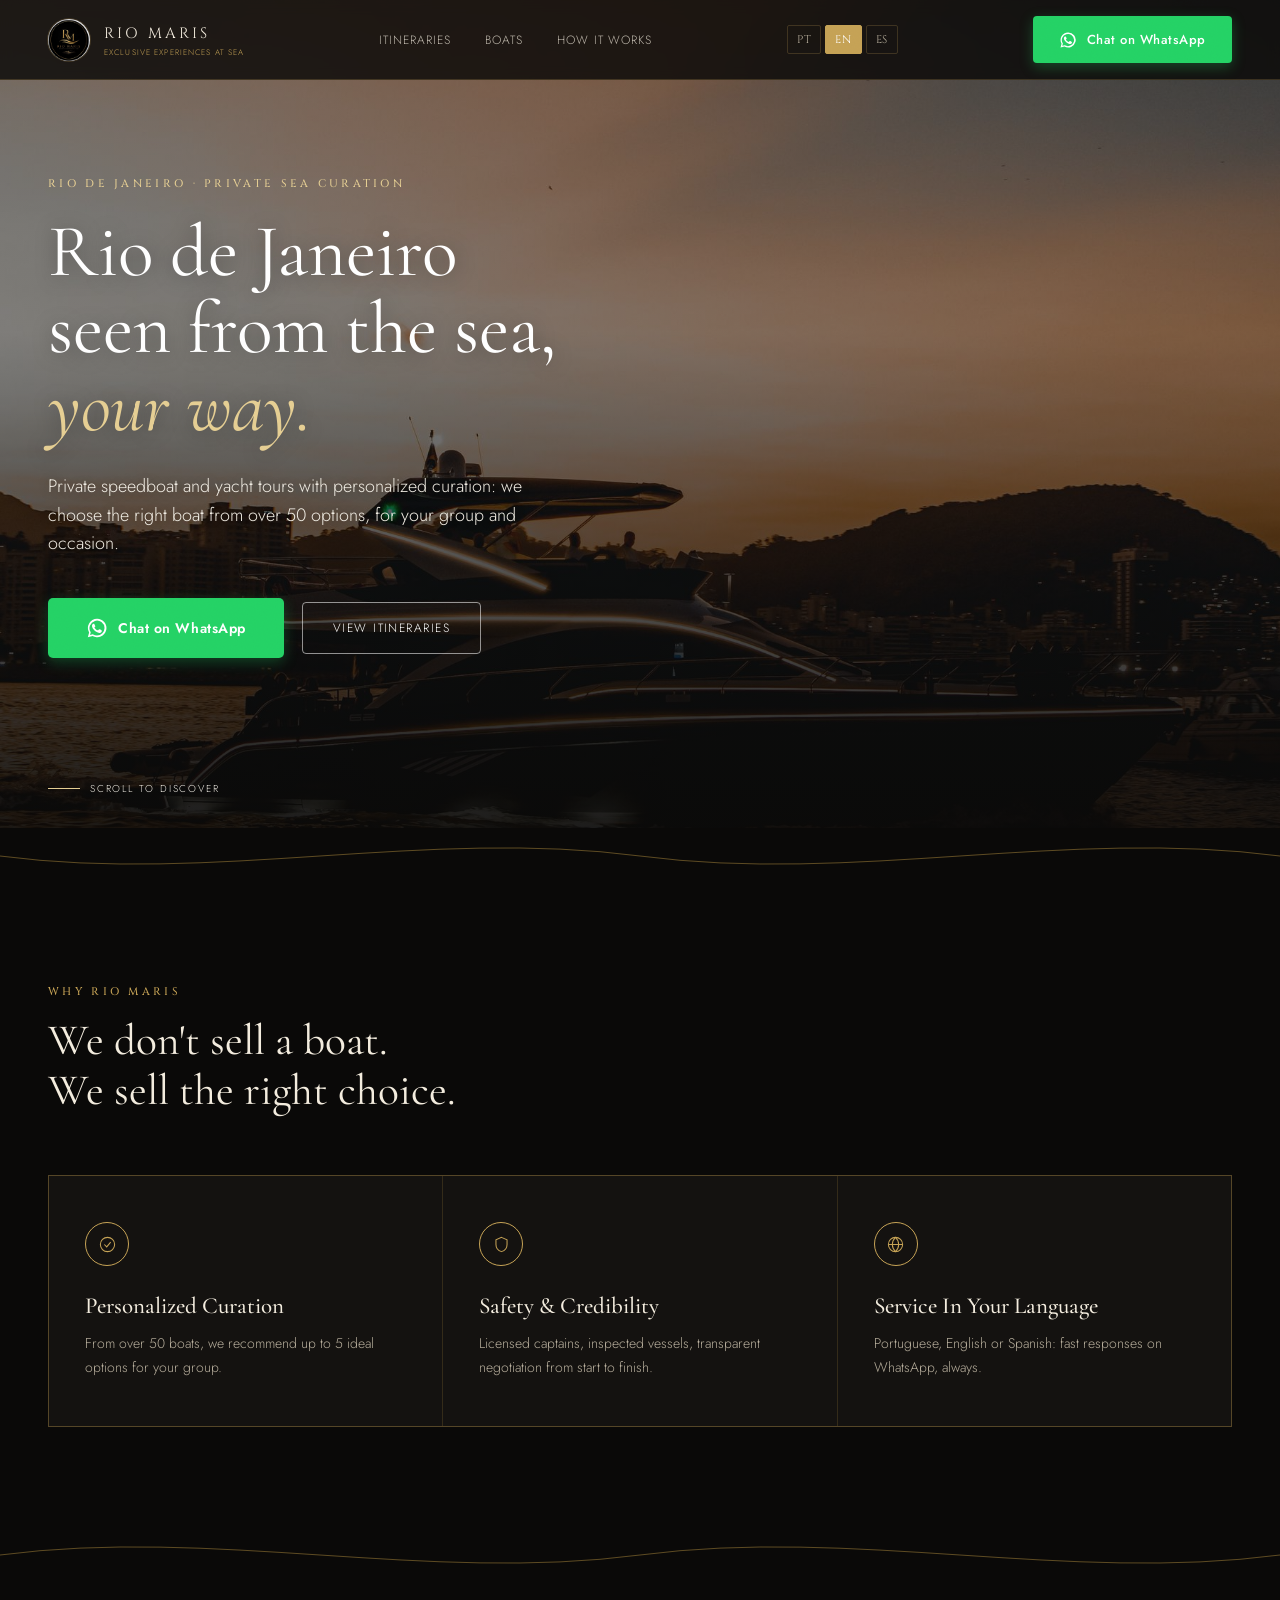
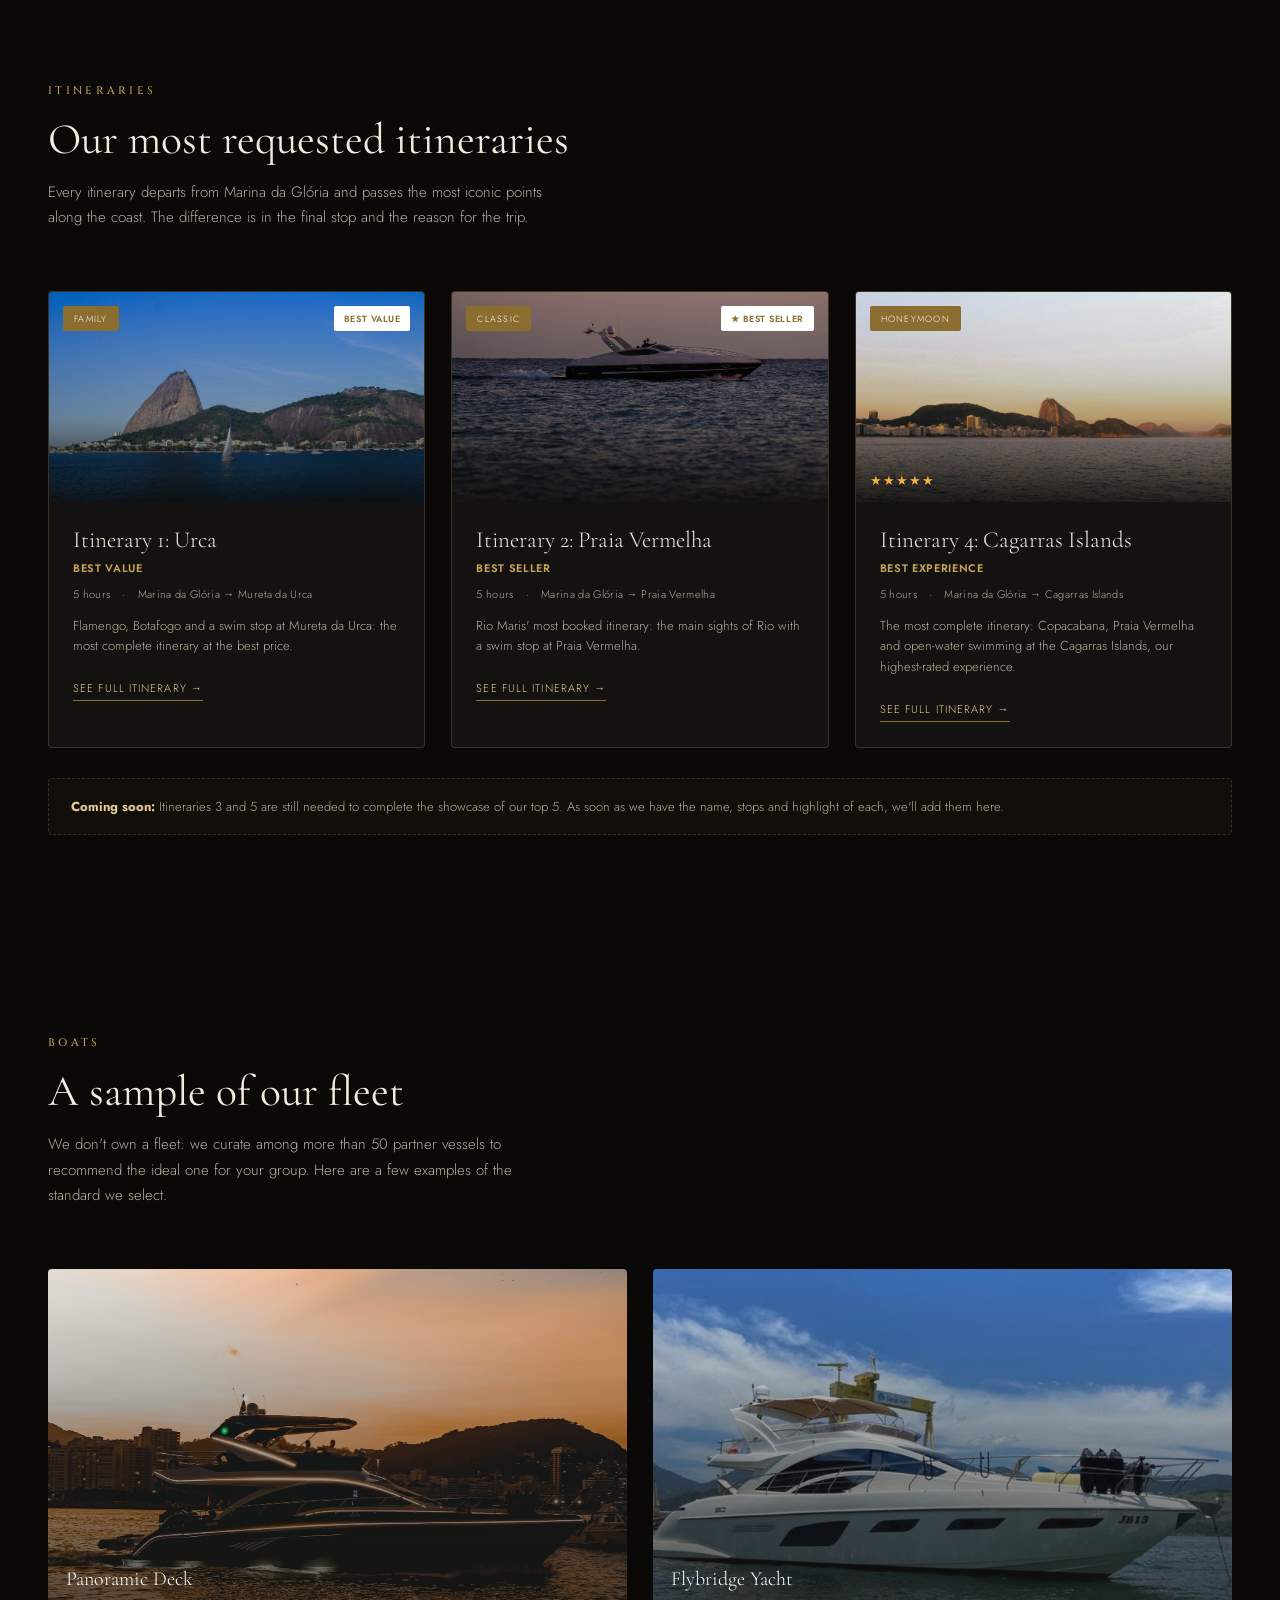
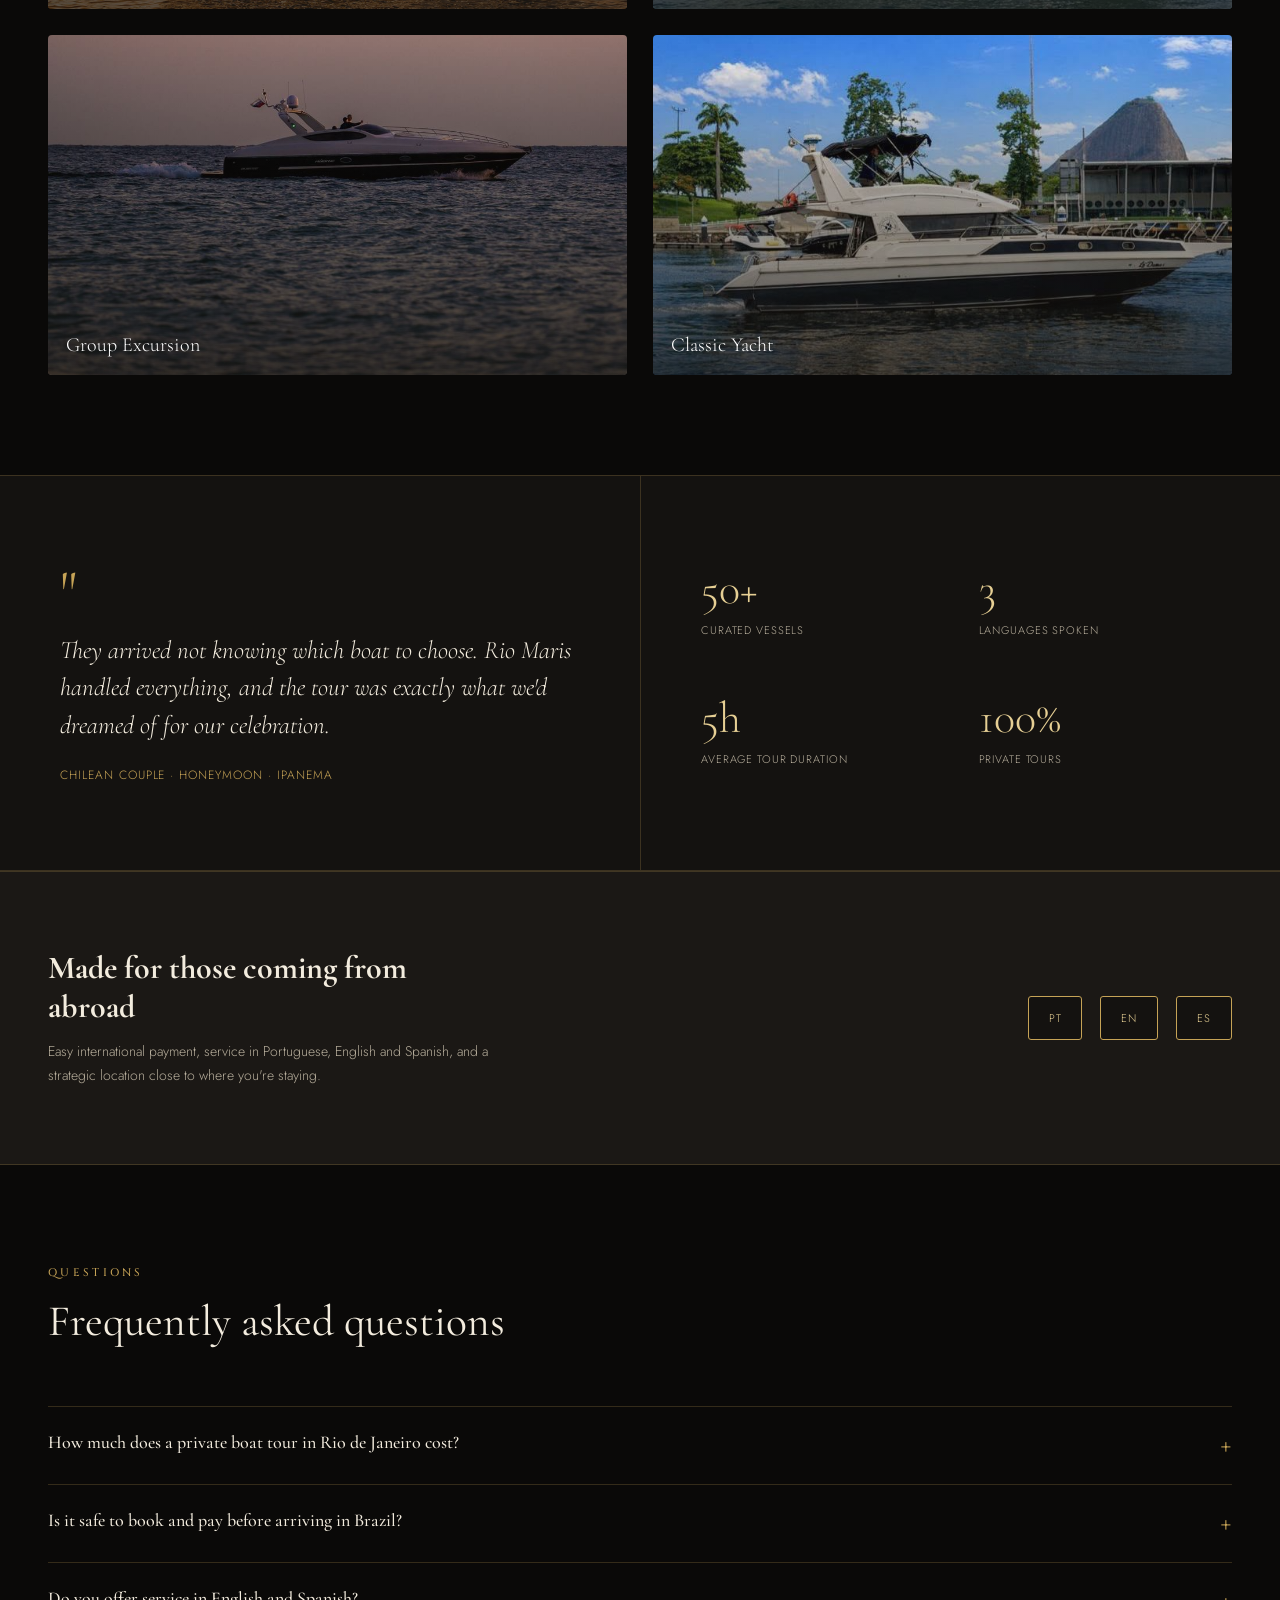
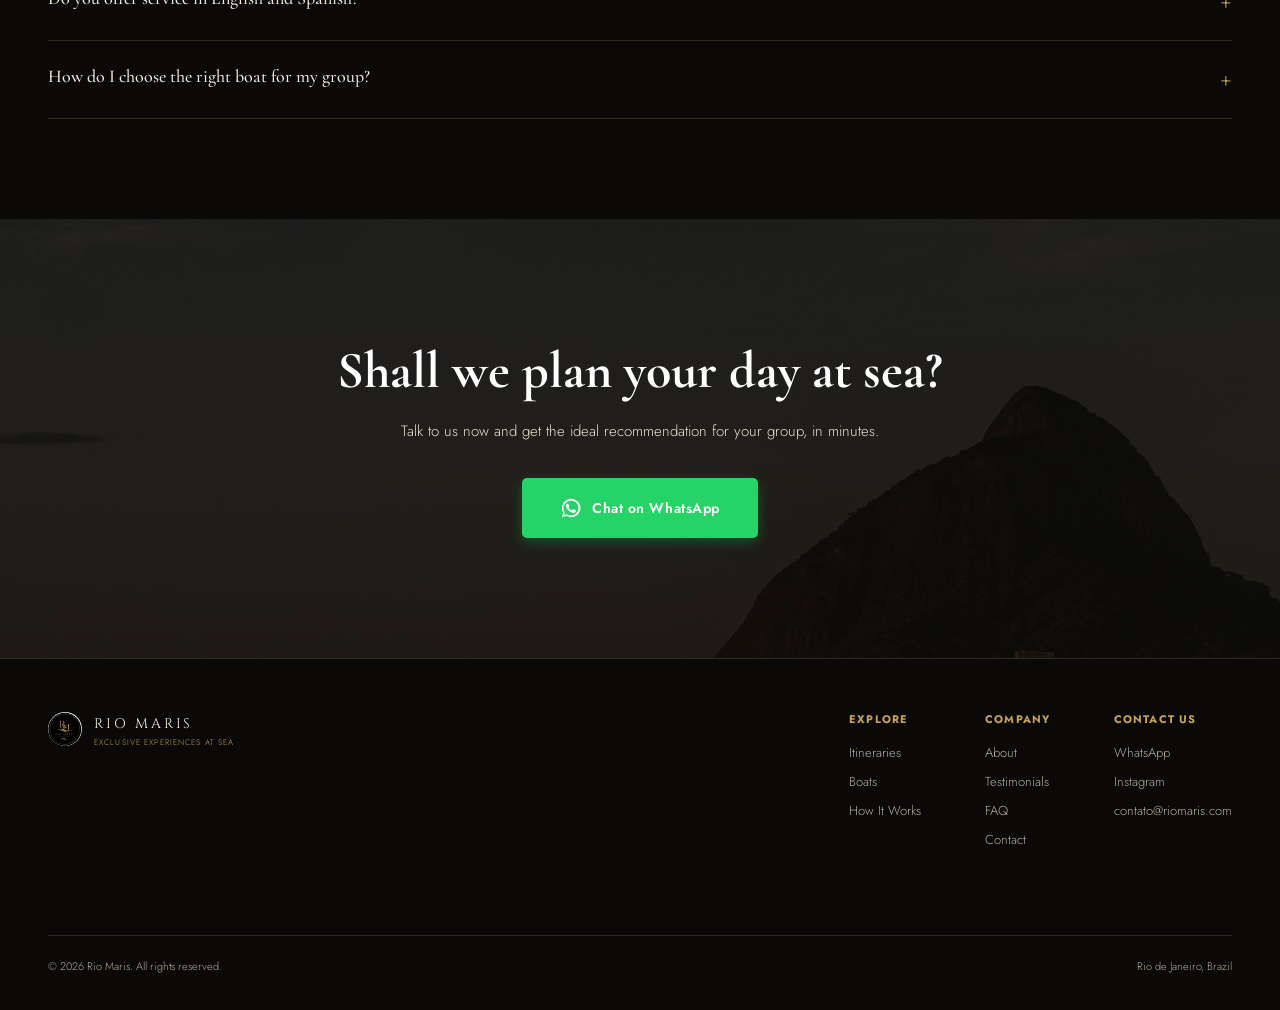
==== commit b7d92eda: "Update Rio Maris Home from latest Cowork mockup: i18n, 4 fleet photos Applies the new approved mocku" ====
--- a/rio-maris/index.html
+++ b/rio-maris/index.html
@@ -3,7 +3,7 @@
 <head>
 <meta charset="UTF-8">
 <meta name="viewport" content="width=device-width, initial-scale=1.0">
-<title>Rio Maris — Passeios de Lancha e Iate no Rio de Janeiro | Exclusive Experiences at Sea</title>
+<title>Rio Maris · Exclusive Experiences at Sea</title>
 <meta name="description" content="Passeios privativos de lancha e iate no Rio de Janeiro com curadoria personalizada entre mais de 50 embarcações. Atendimento em português, inglês e espanhol. Fale agora no WhatsApp.">
 <link rel="preconnect" href="https://fonts.googleapis.com">
 <link href="https://fonts.googleapis.com/css2?family=Cinzel:wght@400;500;600&family=Cormorant+Garamond:ital,wght@0,300;0,400;0,500;0,600;1,400&family=Jost:wght@300;400;500;600&display=swap" rel="stylesheet">
@@ -13,48 +13,43 @@
 <div class="grain"></div>
 
 <header>
-  <div class="header-left">
-    <button class="nav-toggle" aria-expanded="false" aria-label="Abrir menu"><span></span></button>
-    <div class="brand">
-      <img src="assets/logo-rio-maris.jpg" alt="Rio Maris">
-      <div class="brand-text">
-        <span class="brand-word">RIO MARIS</span>
-        <span class="brand-sub">Exclusive Experiences at Sea</span>
-      </div>
+  <div class="brand">
+    <img src="assets/logo-rio-maris.jpg" alt="Rio Maris">
+    <div>
+      <span class="brand-word">RIO MARIS</span>
+      <span class="brand-sub">Exclusive Experiences at Sea</span>
     </div>
   </div>
   <nav>
-    <a href="#roteiros">Roteiros</a>
-    <a href="#barcos">Barcos</a>
-    <a href="#funciona">Como Funciona</a>
+    <a href="#roteiros" data-i18n="nav_roteiros">Roteiros</a>
+    <a href="#barcos" data-i18n="nav_barcos">Barcos</a>
+    <a href="#funciona" data-i18n="nav_como_funciona">Como Funciona</a>
   </nav>
-  <div class="header-right">
-    <div class="lang-switch">
-      <span class="active">PT</span><span>EN</span><span>ES</span>
-    </div>
-    <a class="btn-whatsapp" href="#" target="_blank" rel="noopener">
-      <svg viewBox="0 0 24 24" fill="#fff"><path d="M12 2a10 10 0 00-8.6 15L2 22l5.2-1.4A10 10 0 1012 2zm0 18.2a8.2 8.2 0 01-4.2-1.1l-.3-.2-3.1.8.8-3-.2-.3A8.2 8.2 0 1120.2 12 8.2 8.2 0 0112 20.2zm4.5-6.1c-.2-.1-1.5-.7-1.7-.8s-.4-.1-.6.1-.7.8-.9 1-.3.2-.6.1a6.7 6.7 0 01-2-1.2 7.4 7.4 0 01-1.4-1.7c-.1-.2 0-.4.1-.5s.2-.3.4-.4.2-.2.3-.4a.5.5 0 000-.5c-.1-.1-.6-1.5-.9-2s-.5-.4-.6-.4h-.5a1 1 0 00-.7.3 3 3 0 00-.9 2.2 5.2 5.2 0 001.1 2.8 12 12 0 004.6 4c.6.3 1.1.4 1.5.6a3.6 3.6 0 001.6.1 2.7 2.7 0 001.8-1.3 2.2 2.2 0 00.1-1.3c-.1-.1-.2-.2-.4-.3z"/></svg>
-      <span class="btn-label-full">Falar no WhatsApp</span>
-      <span class="btn-label-short">WhatsApp</span>
-    </a>
-  </div>
+  <div class="lang-switch">
+    <span class="active" data-lang="pt">PT</span><span data-lang="en">EN</span><span data-lang="es">ES</span>
+  </div>
+  <a class="btn-whatsapp" href="#">
+    <svg viewBox="0 0 24 24" fill="#fff"><path d="M12 2a10 10 0 00-8.6 15L2 22l5.2-1.4A10 10 0 1012 2zm0 18.2a8.2 8.2 0 01-4.2-1.1l-.3-.2-3.1.8.8-3-.2-.3A8.2 8.2 0 1120.2 12 8.2 8.2 0 0112 20.2zm4.5-6.1c-.2-.1-1.5-.7-1.7-.8s-.4-.1-.6.1-.7.8-.9 1-.3.2-.6.1a6.7 6.7 0 01-2-1.2 7.4 7.4 0 01-1.4-1.7c-.1-.2 0-.4.1-.5s.2-.3.4-.4.2-.2.3-.4a.5.5 0 000-.5c-.1-.1-.6-1.5-.9-2s-.5-.4-.6-.4h-.5a1 1 0 00-.7.3 3 3 0 00-.9 2.2 5.2 5.2 0 001.1 2.8 12 12 0 004.6 4c.6.3 1.1.4 1.5.6a3.6 3.6 0 001.6.1 2.7 2.7 0 001.8-1.3 2.2 2.2 0 00.1-1.3c-.1-.1-.2-.2-.4-.3z"/></svg>
+    <span data-i18n="whatsapp_cta">Falar no WhatsApp</span>
+  </a>
+  <button class="nav-toggle" aria-expanded="false" aria-label="Abrir menu"><span></span></button>
 </header>
 
 <!-- HERO -->
 <section class="hero">
   <div class="hero-inner">
-    <span class="eyebrow">Rio de Janeiro · Curadoria Privativa no Mar</span>
-    <h1 class="display">O Rio de Janeiro<br>visto do mar,<br><em>do seu jeito.</em></h1>
-    <p class="sub">Passeios privativos de lancha e iate com curadoria personalizada — escolhemos a embarcação certa entre mais de 50 opções, para o seu grupo e a sua ocasião.</p>
+    <span class="eyebrow" data-i18n="hero_eyebrow">Rio de Janeiro · Curadoria Privativa no Mar</span>
+    <h1 class="display" data-i18n="hero_h1" data-i18n-html="1">O Rio de Janeiro<br>visto do mar,<br><em>do seu jeito.</em></h1>
+    <p class="sub" data-i18n="hero_sub">Passeios privativos de lancha e iate com curadoria personalizada: escolhemos a embarcação certa entre mais de 50 opções, para o seu grupo e a sua ocasião.</p>
     <div class="cta-row">
-      <a class="btn-whatsapp large" href="#" target="_blank" rel="noopener">
+      <a class="btn-whatsapp large" href="#">
         <svg viewBox="0 0 24 24" fill="#fff"><path d="M12 2a10 10 0 00-8.6 15L2 22l5.2-1.4A10 10 0 1012 2zm0 18.2a8.2 8.2 0 01-4.2-1.1l-.3-.2-3.1.8.8-3-.2-.3A8.2 8.2 0 1120.2 12 8.2 8.2 0 0112 20.2zm4.5-6.1c-.2-.1-1.5-.7-1.7-.8s-.4-.1-.6.1-.7.8-.9 1-.3.2-.6.1a6.7 6.7 0 01-2-1.2 7.4 7.4 0 01-1.4-1.7c-.1-.2 0-.4.1-.5s.2-.3.4-.4.2-.2.3-.4a.5.5 0 000-.5c-.1-.1-.6-1.5-.9-2s-.5-.4-.6-.4h-.5a1 1 0 00-.7.3 3 3 0 00-.9 2.2 5.2 5.2 0 001.1 2.8 12 12 0 004.6 4c.6.3 1.1.4 1.5.6a3.6 3.6 0 001.6.1 2.7 2.7 0 001.8-1.3 2.2 2.2 0 00.1-1.3c-.1-.1-.2-.2-.4-.3z"/></svg>
-        Falar no WhatsApp
+        <span data-i18n="whatsapp_cta">Falar no WhatsApp</span>
       </a>
-      <a class="btn-ghost" href="#roteiros">Ver Roteiros</a>
-    </div>
-  </div>
-  <div class="scroll-cue"><span class="line"></span> Role para descobrir</div>
+      <a class="btn-ghost" href="#roteiros" data-i18n="hero_ver_roteiros">Ver Roteiros</a>
+    </div>
+  </div>
+  <div class="scroll-cue"><span class="line"></span> <span data-i18n="scroll_cue">Role para descobrir</span></div>
 </section>
 
 <div class="wave-divider">
@@ -66,24 +61,24 @@
 <!-- PILARES -->
 <section id="funciona">
   <div class="section-head">
-    <span class="eyebrow">Por que Rio Maris</span>
-    <h2 class="display">Não vendemos barco. <br>Vendemos a escolha certa.</h2>
+    <span class="eyebrow" data-i18n="pillars_eyebrow">Por que Rio Maris</span>
+    <h2 class="display" data-i18n="pillars_h2" data-i18n-html="1">Não vendemos barco. <br>Vendemos a escolha certa.</h2>
   </div>
   <div class="pillars">
     <div class="pillar">
       <div class="pillar-mark"><svg viewBox="0 0 24 24" fill="none" stroke-width="1.3"><circle cx="12" cy="12" r="9"/><path d="M8 12l3 3 5-6"/></svg></div>
-      <h3 class="display">Curadoria Personalizada</h3>
-      <p>Entre mais de 50 embarcações, indicamos até 5 opções ideais pro seu grupo.</p>
+      <h3 class="display" data-i18n="pillar1_h3">Curadoria Personalizada</h3>
+      <p data-i18n="pillar1_p">Entre mais de 50 embarcações, indicamos até 5 opções ideais pro seu grupo.</p>
     </div>
     <div class="pillar">
       <div class="pillar-mark"><svg viewBox="0 0 24 24" fill="none" stroke-width="1.3"><path d="M12 3l7 3v6c0 5-3.5 8-7 9-3.5-1-7-4-7-9V6z"/></svg></div>
-      <h3 class="display">Segurança e Credibilidade</h3>
-      <p>Marinheiros habilitados, embarcações vistoriadas, negociação transparente do início ao fim.</p>
+      <h3 class="display" data-i18n="pillar2_h3">Segurança e Credibilidade</h3>
+      <p data-i18n="pillar2_p">Marinheiros habilitados, embarcações vistoriadas, negociação transparente do início ao fim.</p>
     </div>
     <div class="pillar">
       <div class="pillar-mark"><svg viewBox="0 0 24 24" fill="none" stroke-width="1.3"><path d="M12 21c4.97 0 9-4.03 9-9s-4.03-9-9-9-9 4.03-9 9 4.03 9 9 9z"/><path d="M3 12h18M12 3c2.5 2.4 4 5.6 4 9s-1.5 6.6-4 9c-2.5-2.4-4-5.6-4-9s1.5-6.6 4-9z"/></svg></div>
-      <h3 class="display">Atendimento no Seu Idioma</h3>
-      <p>Português, inglês ou espanhol — resposta rápida no WhatsApp, sempre.</p>
+      <h3 class="display" data-i18n="pillar3_h3">Atendimento no Seu Idioma</h3>
+      <p data-i18n="pillar3_p">Português, inglês ou espanhol: resposta rápida no WhatsApp, sempre.</p>
     </div>
   </div>
 </section>
@@ -97,73 +92,75 @@
 <!-- ROTEIROS -->
 <section id="roteiros">
   <div class="section-head">
-    <span class="eyebrow">Roteiros</span>
-    <h2 class="display">Nossos roteiros mais procurados</h2>
-    <p>Cada roteiro sai da Marina da Glória e passa pelos pontos mais icônicos da orla — a diferença está no destino final e no motivo da viagem.</p>
+    <span class="eyebrow" data-i18n="roteiros_eyebrow">Roteiros</span>
+    <h2 class="display" data-i18n="roteiros_h2">Nossos roteiros mais procurados</h2>
+    <p data-i18n="roteiros_p">Cada roteiro sai da Marina da Glória e passa pelos pontos mais icônicos da orla. A diferença está no destino final e no motivo da viagem.</p>
   </div>
   <div class="card-row">
     <div class="route-card">
       <div class="route-media" style="background-image:url('assets/pao-de-acucar-veleiro.jpg');">
-        <span class="tag">Família</span>
-        <span class="badge">Melhor Custo-Benefício</span>
+        <span class="tag" data-i18n="route1_tag">Família</span>
+        <span class="badge" data-i18n="route1_badge">Melhor Custo-Benefício</span>
       </div>
       <div class="route-body">
-        <div class="route-name display">Roteiro 1 — Urca</div>
-        <div class="route-subtitle">Melhor Custo-Benefício</div>
-        <div class="route-meta"><span>5 horas</span>·<span>Marina da Glória → Mureta da Urca</span></div>
-        <p class="desc">Flamengo, Botafogo e parada pra mergulho na Mureta da Urca — o roteiro mais completo pelo melhor preço.</p>
-        <a class="route-link" href="#">Ver roteiro completo →</a>
+        <div class="route-name display" data-i18n="route1_name">Roteiro 1: Urca</div>
+        <div class="route-subtitle" data-i18n="route1_badge">Melhor Custo-Benefício</div>
+        <div class="route-meta"><span data-i18n="duration_5h">5 horas</span>·<span data-i18n="route1_meta">Marina da Glória → Mureta da Urca</span></div>
+        <p class="desc" data-i18n="route1_desc">Flamengo, Botafogo e parada pra mergulho na Mureta da Urca: o roteiro mais completo pelo melhor preço.</p>
+        <a class="route-link" href="#"><span data-i18n="route_link">Ver roteiro completo →</span></a>
       </div>
     </div>
     <div class="route-card">
       <div class="route-media" style="background-image:url('assets/veleiro-entardecer.jpg');">
-        <span class="tag">Clássico</span>
-        <span class="badge">★ Best Seller</span>
+        <span class="tag" data-i18n="route2_tag">Clássico</span>
+        <span class="badge" data-i18n="route2_badge">★ Best Seller</span>
       </div>
       <div class="route-body">
-        <div class="route-name display">Roteiro 2 — Praia Vermelha</div>
-        <div class="route-subtitle">Mais Vendido</div>
-        <div class="route-meta"><span>5 horas</span>·<span>Marina da Glória → Praia Vermelha</span></div>
-        <p class="desc">O roteiro mais reservado da Rio Maris — os principais pontos do Rio com parada pra mergulho na Praia Vermelha.</p>
-        <a class="route-link" href="#">Ver roteiro completo →</a>
+        <div class="route-name display" data-i18n="route2_name">Roteiro 2: Praia Vermelha</div>
+        <div class="route-subtitle" data-i18n="route2_subtitle">Mais Vendido</div>
+        <div class="route-meta"><span data-i18n="duration_5h">5 horas</span>·<span data-i18n="route2_meta">Marina da Glória → Praia Vermelha</span></div>
+        <p class="desc" data-i18n="route2_desc">O roteiro mais reservado da Rio Maris: os principais pontos do Rio com parada pra mergulho na Praia Vermelha.</p>
+        <a class="route-link" href="#"><span data-i18n="route_link">Ver roteiro completo →</span></a>
       </div>
     </div>
     <div class="route-card">
       <div class="route-media" style="background-image:url('assets/lagoa-entardecer.jpg');">
-        <span class="tag">Lua de Mel</span>
+        <span class="tag" data-i18n="route3_tag">Lua de Mel</span>
         <span class="stars">★★★★★</span>
       </div>
       <div class="route-body">
-        <div class="route-name display">Roteiro 4 — Ilhas Cagarras</div>
-        <div class="route-subtitle">Melhor Experiência</div>
-        <div class="route-meta"><span>5 horas</span>·<span>Marina da Glória → Ilhas Cagarras</span></div>
-        <p class="desc">O roteiro mais completo: Copacabana, Praia Vermelha e mergulho em mar aberto nas Ilhas Cagarras — nossa experiência mais bem avaliada.</p>
-        <a class="route-link" href="#">Ver roteiro completo →</a>
+        <div class="route-name display" data-i18n="route3_name">Roteiro 4: Ilhas Cagarras</div>
+        <div class="route-subtitle" data-i18n="route3_subtitle">Melhor Experiência</div>
+        <div class="route-meta"><span data-i18n="duration_5h">5 horas</span>·<span data-i18n="route3_meta">Marina da Glória → Ilhas Cagarras</span></div>
+        <p class="desc" data-i18n="route3_desc">O roteiro mais completo: Copacabana, Praia Vermelha e mergulho em mar aberto nas Ilhas Cagarras, nossa experiência mais bem avaliada.</p>
+        <a class="route-link" href="#"><span data-i18n="route_link">Ver roteiro completo →</span></a>
       </div>
     </div>
   </div>
   <div class="pending-note">
-    <b>Pendente:</b> faltam os Roteiros 3 e 5 para completar a vitrine com os 5 principais. Assim que tivermos nome, pontos e diferencial de cada um, adicionamos aqui.
+    <span data-i18n="pending_note" data-i18n-html="1"><b>Pendente:</b> faltam os Roteiros 3 e 5 para completar a vitrine com os 5 principais. Assim que tivermos nome, pontos e diferencial de cada um, adicionamos aqui.</span>
   </div>
 </section>
 
 <!-- BARCOS -->
 <section id="barcos">
   <div class="section-head">
-    <span class="eyebrow">Barcos</span>
-    <h2 class="display">Uma amostra da nossa frota</h2>
-    <p>Não somos donos de uma frota — curamos entre mais de 50 embarcações parceiras para indicar a ideal pro seu grupo. Aqui estão alguns exemplos do padrão que selecionamos.</p>
+    <span class="eyebrow" data-i18n="barcos_eyebrow">Barcos</span>
+    <h2 class="display" data-i18n="barcos_h2">Uma amostra da nossa frota</h2>
+    <p data-i18n="barcos_p">Não somos donos de uma frota: curamos entre mais de 50 embarcações parceiras para indicar a ideal pro seu grupo. Aqui estão alguns exemplos do padrão que selecionamos.</p>
   </div>
   <div class="boat-row">
     <div class="boat-card" style="background-image:url('assets/iate-por-do-sol.jpg');">
-      <span class="boat-label display">Lancha esportiva</span>
+      <span class="boat-label display" data-i18n="boat1_label">Deck Panorâmico</span>
+    </div>
+    <div class="boat-card" style="background-image:url('assets/iate-flybridge.jpg');">
+      <span class="boat-label display" data-i18n="boat2_label">Iate Flybridge</span>
     </div>
     <div class="boat-card" style="background-image:url('assets/veleiro-entardecer.jpg');">
-      <span class="boat-label display">Iate de luxo</span>
-    </div>
-    <div class="boat-placeholder">
-      <svg viewBox="0 0 24 24" fill="none" stroke-width="1.2"><path d="M3 17l2-7h14l2 7M5 17h14M12 3v7"/></svg>
-      <span>Espaço reservado para mais fotos reais da frota — envie as melhores imagens pra completarmos essa vitrine.</span>
+      <span class="boat-label display" data-i18n="boat3_label">Passeio em Grupo</span>
+    </div>
+    <div class="boat-card" style="background-image:url('assets/iate-classico.jpg');">
+      <span class="boat-label display" data-i18n="boat4_label">Iate Clássico</span>
     </div>
   </div>
 </section>
@@ -172,22 +169,22 @@
 <div class="proof">
   <div class="proof-quote">
     <div class="quote-mark">"</div>
-    <p class="quote display">Vieram sem saber qual barco escolher — a Rio Maris resolveu tudo, e o passeio foi exatamente o que a gente sonhava pra celebrar.</p>
-    <div class="who">Casal chileno · Lua de mel · Ipanema</div>
+    <p class="quote display" data-i18n="proof_quote">Vieram sem saber qual barco escolher. A Rio Maris resolveu tudo, e o passeio foi exatamente o que a gente sonhava pra celebrar.</p>
+    <div class="who" data-i18n="proof_who">Casal chileno · Lua de mel · Ipanema</div>
   </div>
   <div class="proof-stats">
-    <div class="stat"><div class="num display">50+</div><div class="label">Embarcações curadas</div></div>
-    <div class="stat"><div class="num display">3</div><div class="label">Idiomas de atendimento</div></div>
-    <div class="stat"><div class="num display">5h</div><div class="label">Duração média do passeio</div></div>
-    <div class="stat"><div class="num display">100%</div><div class="label">Passeios privativos</div></div>
+    <div class="stat"><div class="num display">50+</div><div class="label" data-i18n="stat1_label">Embarcações curadas</div></div>
+    <div class="stat"><div class="num display">3</div><div class="label" data-i18n="stat2_label">Idiomas de atendimento</div></div>
+    <div class="stat"><div class="num display">5h</div><div class="label" data-i18n="stat3_label">Duração média do passeio</div></div>
+    <div class="stat"><div class="num display">100%</div><div class="label" data-i18n="stat4_label">Passeios privativos</div></div>
   </div>
 </div>
 
 <!-- INTERNACIONAL -->
 <div class="intl">
   <div class="intl-text">
-    <h2>Feito para quem vem de fora</h2>
-    <p>Pagamento internacional facilitado, atendimento em português, inglês e espanhol, e localização estratégica perto de onde você está hospedado.</p>
+    <h2 data-i18n="intl_h2">Feito para quem vem de fora</h2>
+    <p data-i18n="intl_p">Pagamento internacional facilitado, atendimento em português, inglês e espanhol, e localização estratégica perto de onde você está hospedado.</p>
   </div>
   <div class="intl-langs">
     <div class="lang-pill">PT</div>
@@ -199,35 +196,35 @@
 <!-- FAQ -->
 <section id="faq">
   <div class="section-head">
-    <span class="eyebrow">Dúvidas</span>
-    <h2 class="display">Perguntas frequentes</h2>
+    <span class="eyebrow" data-i18n="faq_eyebrow">Dúvidas</span>
+    <h2 class="display" data-i18n="faq_h2">Perguntas frequentes</h2>
   </div>
   <div class="faq-list">
     <div class="faq-item">
       <div>
-        <h4>Quanto custa um passeio de barco privativo no Rio de Janeiro?</h4>
-        <p class="faq-answer">O valor varia conforme a embarcação, a duração e o roteiro escolhido. Como fazemos curadoria personalizada entre mais de 50 opções, o jeito mais rápido de receber um orçamento certo pro seu grupo é falar com a gente no WhatsApp.</p>
-      </div>
-      <span class="faq-plus">+</span>
-    </div>
-    <div class="faq-item">
-      <div>
-        <h4>É seguro reservar e pagar antes de chegar ao Brasil?</h4>
-        <p class="faq-answer">Sim. Trabalhamos só com marinheiros habilitados e embarcações vistoriadas, com negociação transparente do início ao fim e pagamento internacional facilitado para quem vem de fora.</p>
-      </div>
-      <span class="faq-plus">+</span>
-    </div>
-    <div class="faq-item">
-      <div>
-        <h4>Vocês atendem em inglês e espanhol?</h4>
-        <p class="faq-answer">Sim, atendemos em português, inglês e espanhol, com resposta rápida pelo WhatsApp em qualquer um dos três idiomas.</p>
-      </div>
-      <span class="faq-plus">+</span>
-    </div>
-    <div class="faq-item">
-      <div>
-        <h4>Como escolher a embarcação certa pro meu grupo?</h4>
-        <p class="faq-answer">Você não precisa escolher sozinho: conta pra gente o tamanho do grupo e a ocasião, e indicamos até 5 opções ideais entre as mais de 50 embarcações parceiras.</p>
+        <h4 data-i18n="faq1_q">Quanto custa um passeio de barco privativo no Rio de Janeiro?</h4>
+        <p class="faq-answer" data-i18n="faq1_a">O valor varia conforme a embarcação, a duração e o roteiro escolhido. Como fazemos curadoria personalizada entre mais de 50 opções, o jeito mais rápido de receber um orçamento certo pro seu grupo é falar com a gente no WhatsApp.</p>
+      </div>
+      <span class="faq-plus">+</span>
+    </div>
+    <div class="faq-item">
+      <div>
+        <h4 data-i18n="faq2_q">É seguro reservar e pagar antes de chegar ao Brasil?</h4>
+        <p class="faq-answer" data-i18n="faq2_a">Sim. Trabalhamos só com marinheiros habilitados e embarcações vistoriadas, com negociação transparente do início ao fim e pagamento internacional facilitado para quem vem de fora.</p>
+      </div>
+      <span class="faq-plus">+</span>
+    </div>
+    <div class="faq-item">
+      <div>
+        <h4 data-i18n="faq3_q">Vocês atendem em inglês e espanhol?</h4>
+        <p class="faq-answer" data-i18n="faq3_a">Sim, atendemos em português, inglês e espanhol, com resposta rápida pelo WhatsApp em qualquer um dos três idiomas.</p>
+      </div>
+      <span class="faq-plus">+</span>
+    </div>
+    <div class="faq-item">
+      <div>
+        <h4 data-i18n="faq4_q">Como escolher a embarcação certa pro meu grupo?</h4>
+        <p class="faq-answer" data-i18n="faq4_a">Você não precisa escolher sozinho: conta pra gente o tamanho do grupo e a ocasião, e indicamos até 5 opções ideais entre as mais de 50 embarcações parceiras.</p>
       </div>
       <span class="faq-plus">+</span>
     </div>
@@ -236,11 +233,11 @@
 
 <!-- FINAL CTA -->
 <div class="final-cta">
-  <h2 class="display">Vamos planejar o seu dia no mar?</h2>
-  <p>Fale agora com a gente e receba a recomendação ideal pro seu grupo, em minutos.</p>
-  <a class="btn-whatsapp large" href="#" target="_blank" rel="noopener">
+  <h2 class="display" data-i18n="final_h2">Vamos planejar o seu dia no mar?</h2>
+  <p data-i18n="final_p">Fale agora com a gente e receba a recomendação ideal pro seu grupo, em minutos.</p>
+  <a class="btn-whatsapp large" href="#">
     <svg viewBox="0 0 24 24" fill="#fff"><path d="M12 2a10 10 0 00-8.6 15L2 22l5.2-1.4A10 10 0 1012 2zm0 18.2a8.2 8.2 0 01-4.2-1.1l-.3-.2-3.1.8.8-3-.2-.3A8.2 8.2 0 1120.2 12 8.2 8.2 0 0112 20.2zm4.5-6.1c-.2-.1-1.5-.7-1.7-.8s-.4-.1-.6.1-.7.8-.9 1-.3.2-.6.1a6.7 6.7 0 01-2-1.2 7.4 7.4 0 01-1.4-1.7c-.1-.2 0-.4.1-.5s.2-.3.4-.4.2-.2.3-.4a.5.5 0 000-.5c-.1-.1-.6-1.5-.9-2s-.5-.4-.6-.4h-.5a1 1 0 00-.7.3 3 3 0 00-.9 2.2 5.2 5.2 0 001.1 2.8 12 12 0 004.6 4c.6.3 1.1.4 1.5.6a3.6 3.6 0 001.6.1 2.7 2.7 0 001.8-1.3 2.2 2.2 0 00.1-1.3c-.1-.1-.2-.2-.4-.3z"/></svg>
-    Falar no WhatsApp
+    <span data-i18n="whatsapp_cta">Falar no WhatsApp</span>
   </a>
 </div>
 
@@ -254,28 +251,28 @@
   </div>
   <div class="footer-cols">
     <div class="footer-col">
-      <h5>Navegue</h5>
-      <a href="#roteiros">Roteiros</a>
-      <a href="#barcos">Barcos</a>
-      <a href="#funciona">Como Funciona</a>
+      <h5 data-i18n="footer_navegue">Navegue</h5>
+      <a href="#roteiros" data-i18n="nav_roteiros">Roteiros</a>
+      <a href="#barcos" data-i18n="nav_barcos">Barcos</a>
+      <a href="#funciona" data-i18n="nav_como_funciona">Como Funciona</a>
     </div>
     <div class="footer-col">
-      <h5>Empresa</h5>
-      <a href="#">Sobre</a>
-      <a href="#">Depoimentos</a>
+      <h5 data-i18n="footer_empresa">Empresa</h5>
+      <a href="#" data-i18n="footer_sobre">Sobre</a>
+      <a href="#" data-i18n="footer_depoimentos">Depoimentos</a>
       <a href="#faq">FAQ</a>
-      <a href="#">Contato</a>
+      <a href="#" data-i18n="footer_contato">Contato</a>
     </div>
     <div class="footer-col">
-      <h5>Fale Conosco</h5>
-      <a href="#" target="_blank" rel="noopener">WhatsApp</a>
+      <h5 data-i18n="footer_fale_conosco">Fale Conosco</h5>
+      <a href="#">WhatsApp</a>
       <a href="#">Instagram</a>
       <a href="mailto:contato@riomaris.com">contato@riomaris.com</a>
     </div>
   </div>
   <div class="footer-bottom">
-    <span>© 2026 Rio Maris. Todos os direitos reservados.</span>
-    <span>Rio de Janeiro, Brasil</span>
+    <span data-i18n="footer_rights">© 2026 Rio Maris. Todos os direitos reservados.</span>
+    <span data-i18n="footer_location">Rio de Janeiro, Brasil</span>
   </div>
 </footer>
 
--- a/rio-maris/assets/css/style.css
+++ b/rio-maris/assets/css/style.css
@@ -50,22 +50,19 @@
   background:rgba(10,9,8,0.82);
   backdrop-filter:blur(6px);
   border-bottom:1px solid var(--hairline);
-  gap:20px;
-}
-.header-left{display:flex;align-items:center;gap:10px;}
+}
 .brand{display:flex;align-items:center;gap:14px;}
-.brand img{width:42px;height:42px;border-radius:50%;object-fit:cover;box-shadow:0 0 0 1px var(--hairline);flex-shrink:0;}
+.brand img{width:42px;height:42px;border-radius:50%;object-fit:cover;box-shadow:0 0 0 1px var(--hairline);}
 .brand-word{font-family:'Cinzel',serif;letter-spacing:0.20em;font-size:15px;color:var(--text-dark);}
 .brand-sub{display:block;font-family:'Jost',sans-serif;letter-spacing:0.14em;font-size:8px;color:var(--gold);margin-top:2px;text-transform:uppercase;}
 nav{display:flex;gap:34px;}
 nav a{font-size:12px;letter-spacing:0.08em;text-transform:uppercase;color:var(--text-dark);opacity:0.75;transition:opacity .25s;}
 nav a:hover{opacity:1;color:var(--gold-deep);}
-.header-right{display:flex;align-items:center;gap:20px;}
-.lang-switch{display:flex;gap:4px;font-family:'Cinzel',serif;font-size:11px;letter-spacing:0.05em;flex-shrink:0;}
+.lang-switch{display:flex;gap:4px;font-family:'Cinzel',serif;font-size:11px;letter-spacing:0.05em;}
 .lang-switch span{padding:6px 9px;border:1px solid var(--hairline);border-radius:2px;cursor:pointer;color:var(--muted);transition:all .2s;}
 .lang-switch span.active{background:var(--gold);color:#fff;border-color:var(--gold);}
 .lang-switch span:hover:not(.active){border-color:var(--gold);color:var(--gold-deep);}
-.btn-label-short{display:none;}
+.right-group{display:flex;align-items:center;gap:24px;}
 
 .btn-whatsapp{
   display:inline-flex;align-items:center;gap:10px;
@@ -87,13 +84,14 @@
   background:transparent;
   align-items:center;justify-content:center;
   cursor:pointer;
+  flex-shrink:0;
 }
 .nav-toggle span,.nav-toggle span::before,.nav-toggle span::after{
-  content:"";display:block;width:18px;height:1px;background:var(--text-dark);
+  content:"";display:block;width:16px;height:1px;background:var(--text-dark);
   position:relative;transition:transform .2s, opacity .2s;
 }
-.nav-toggle span::before{position:absolute;top:-6px;}
-.nav-toggle span::after{position:absolute;top:6px;}
+.nav-toggle span::before{position:absolute;top:-5px;}
+.nav-toggle span::after{position:absolute;top:5px;}
 .nav-toggle[aria-expanded="true"] span{background:transparent;}
 .nav-toggle[aria-expanded="true"] span::before{transform:rotate(45deg);top:0;}
 .nav-toggle[aria-expanded="true"] span::after{transform:rotate(-45deg);top:0;}
@@ -209,8 +207,8 @@
 .pending-note b{color:var(--gold-light);}
 
 /* ---------- barcos ---------- */
-.boat-row{display:grid;grid-template-columns:repeat(3,1fr);gap:26px;}
-.boat-card{border-radius:4px;overflow:hidden;position:relative;height:280px;background-size:cover;background-position:center;}
+.boat-row{display:grid;grid-template-columns:repeat(2,1fr);gap:26px;}
+.boat-card{border-radius:4px;overflow:hidden;position:relative;height:340px;background-size:cover;background-position:center;}
 .boat-card::after{content:"";position:absolute;inset:0;background:linear-gradient(180deg, rgba(23,20,15,0.05), rgba(23,20,15,0.72));}
 .boat-card .boat-label{position:absolute;bottom:18px;left:18px;z-index:2;color:#fff;font-family:'Cormorant Garamond',serif;font-size:20px;}
 .boat-placeholder{
@@ -220,6 +218,7 @@
 }
 .boat-placeholder svg{width:34px;height:34px;stroke:var(--gold);}
 .boat-placeholder span{font-size:12px;line-height:1.6;max-width:200px;}
+@media(max-width:700px){ .boat-row{grid-template-columns:1fr;} }
 
 /* ---------- prova social ---------- */
 .proof{
@@ -284,8 +283,7 @@
 .footer-bottom{width:100%;margin-top:36px;padding-top:22px;border-top:1px solid var(--hairline);font-size:11px;color:var(--muted);display:flex;justify-content:space-between;}
 
 @media(max-width:960px){
-  header{padding:14px 16px;gap:10px;}
-  .brand-text{display:none;}
+  header{padding:14px 20px;gap:10px;}
   nav{
     position:fixed;top:69px;left:0;right:0;
     flex-direction:column;gap:0;
@@ -297,10 +295,6 @@
   nav.open{max-height:260px;}
   nav a{padding:16px 20px;width:100%;opacity:1;border-top:1px solid var(--hairline);}
   .nav-toggle{display:flex;}
-  .header-right{gap:10px;}
-  .btn-label-full{display:none;}
-  .btn-label-short{display:inline;}
-  .btn-whatsapp{padding:12px 16px;font-size:12px;}
   section{padding:64px 20px;}
   .hero{padding:0 20px;}
   .pillars,.card-row,.boat-row{grid-template-columns:1fr;}
@@ -309,8 +303,15 @@
   .intl{flex-direction:column;text-align:center;}
   footer{flex-direction:column;}
 }
-
-@media(max-width:360px){
-  .brand-word{font-size:13px;}
-  .lang-switch span{padding:5px 6px;font-size:10px;}
-}
+@media(max-width:600px){
+  header{gap:8px;padding:12px 14px;}
+  .brand{gap:8px;}
+  .brand img{width:34px;height:34px;}
+  .brand-word{font-size:12px;letter-spacing:0.14em;}
+  .brand-sub{display:none;}
+  .lang-switch{gap:3px;}
+  .lang-switch span{padding:5px 7px;font-size:10px;}
+  .btn-whatsapp{padding:10px 14px;gap:0;}
+  header .btn-whatsapp span{display:none;}
+  .btn-whatsapp svg{width:20px;height:20px;}
+}
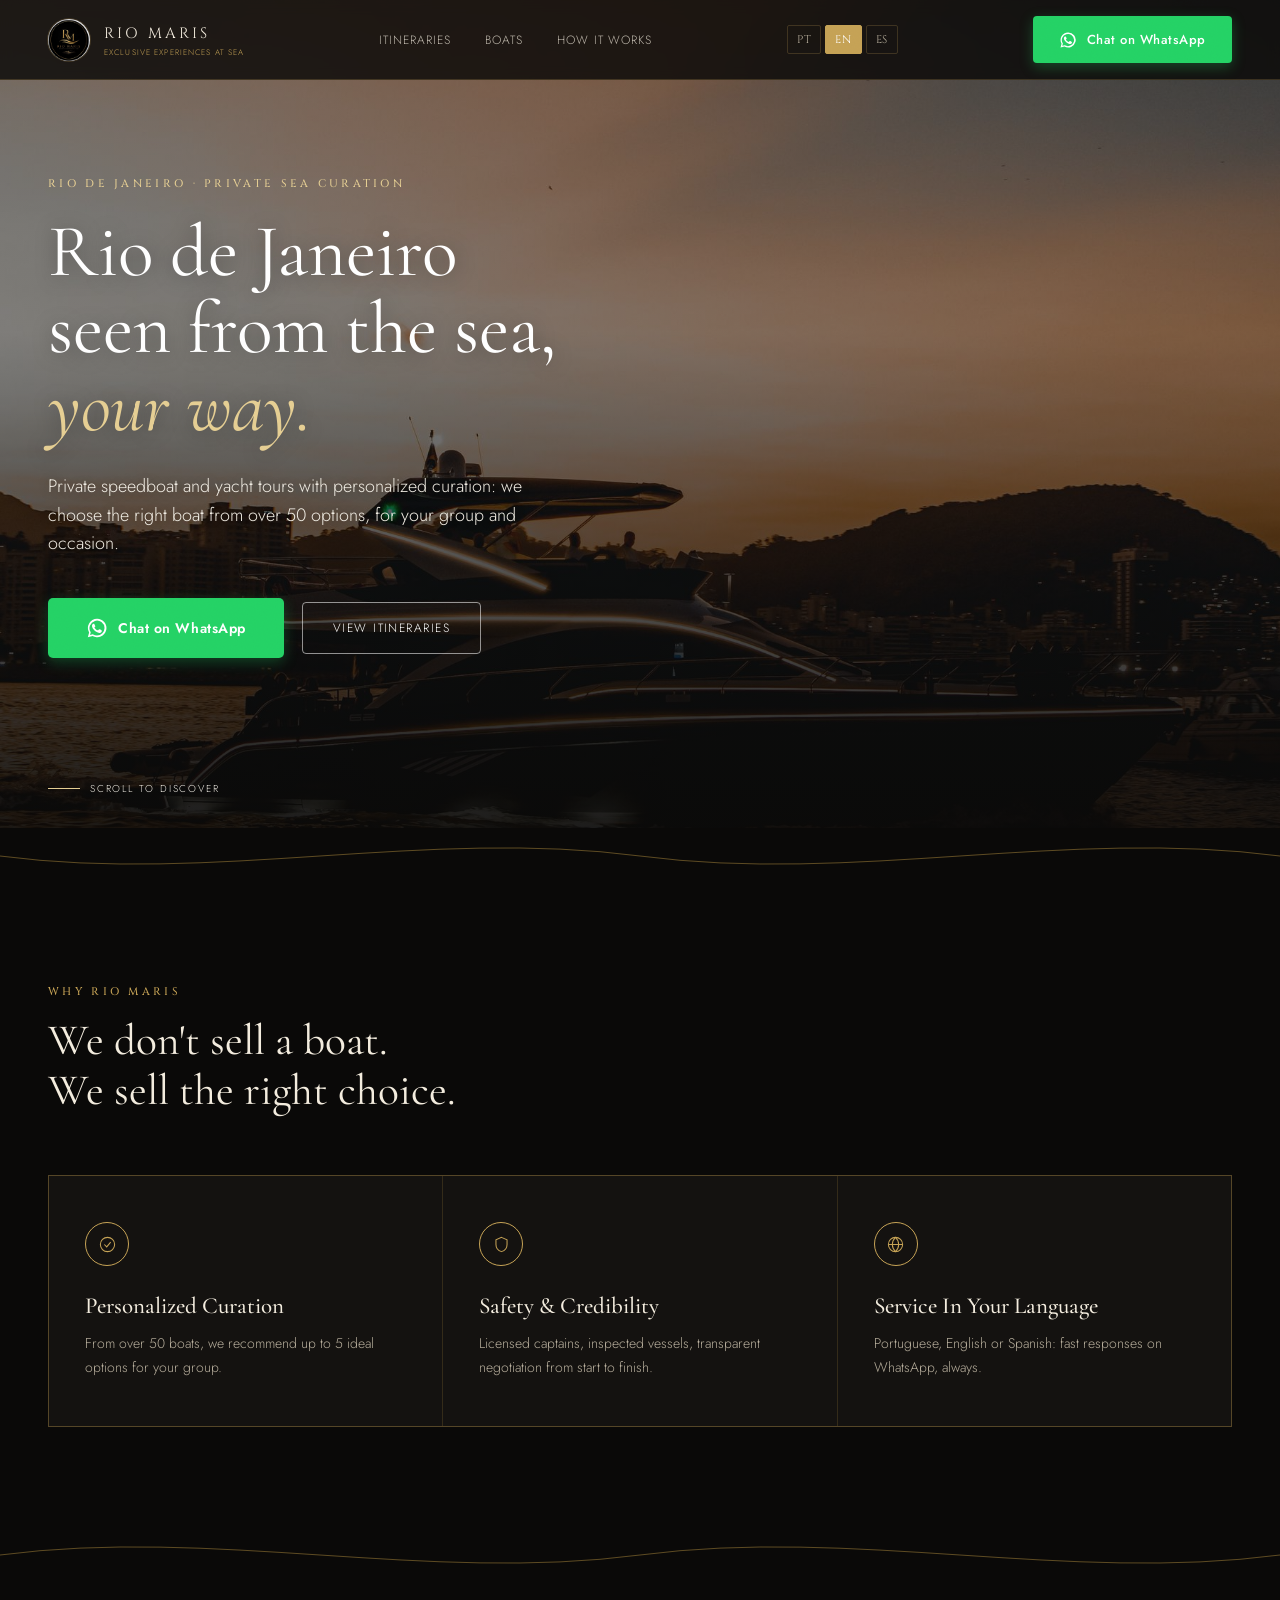
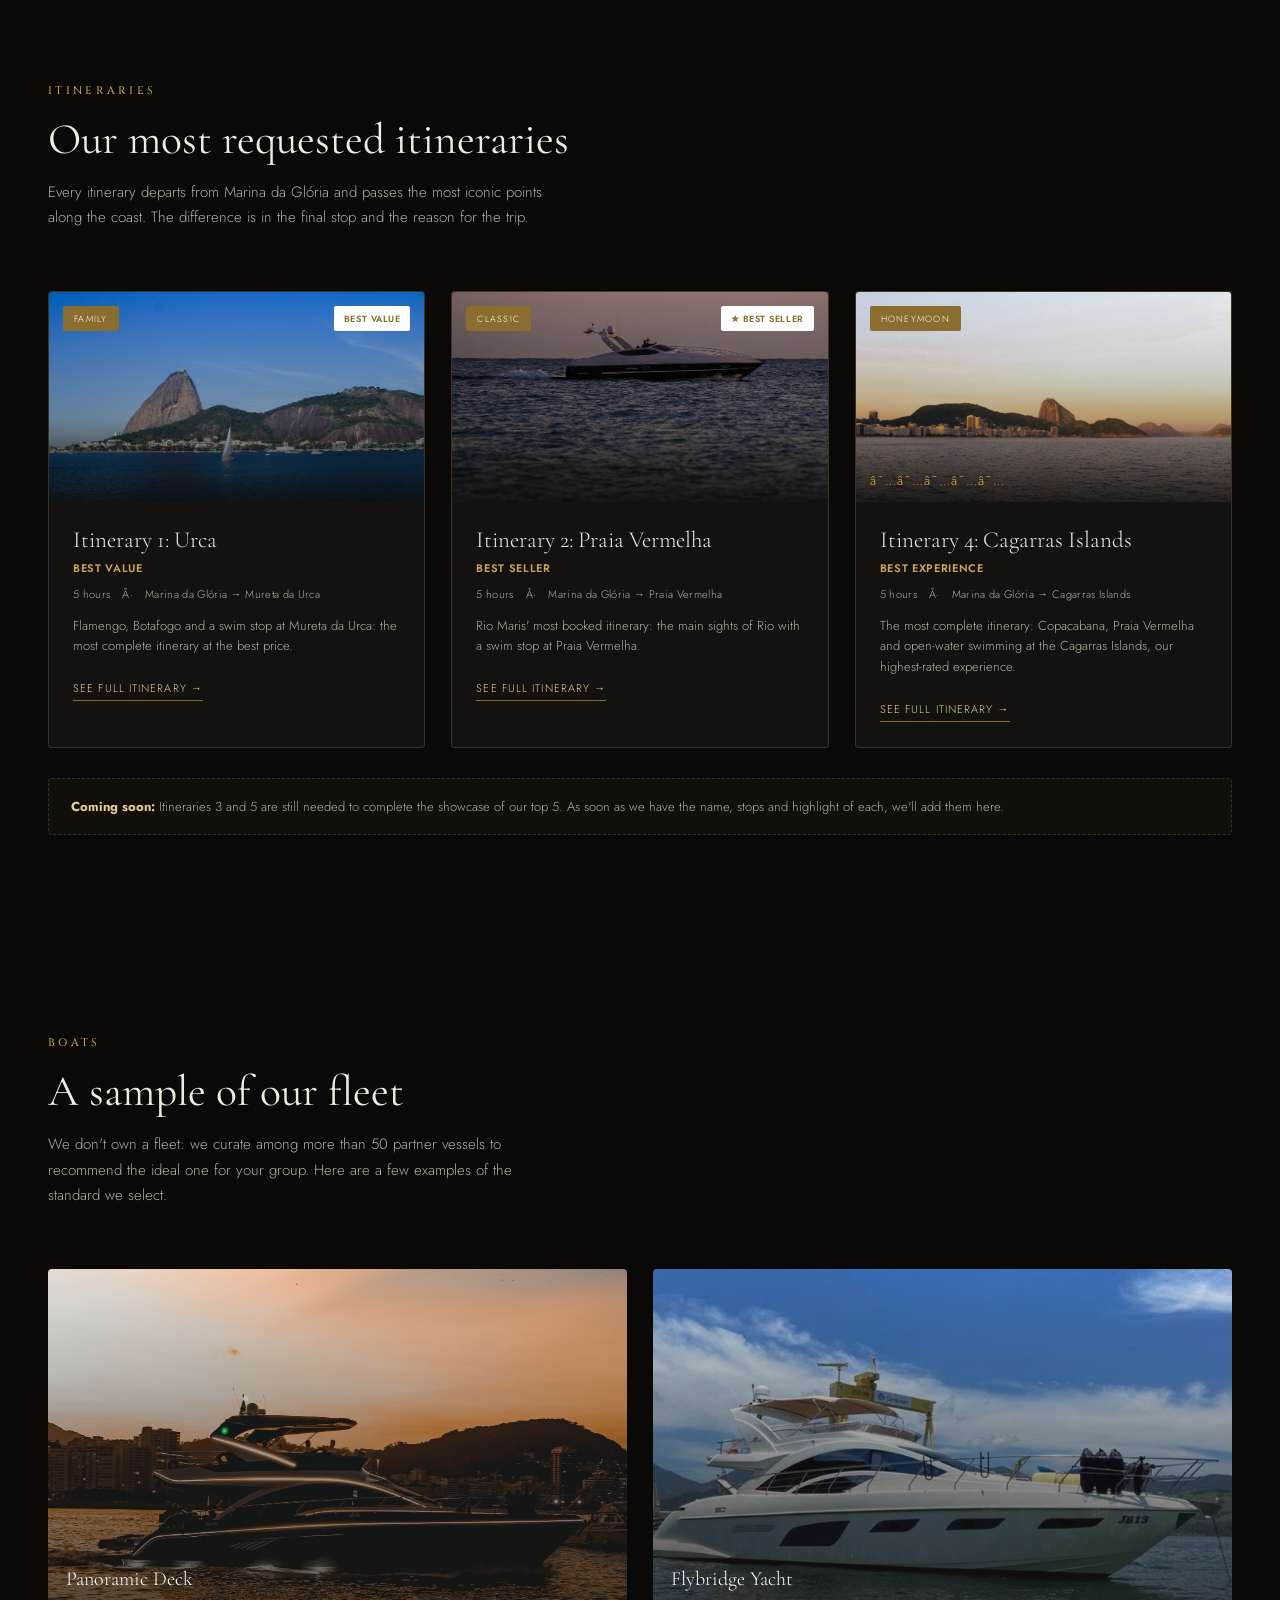
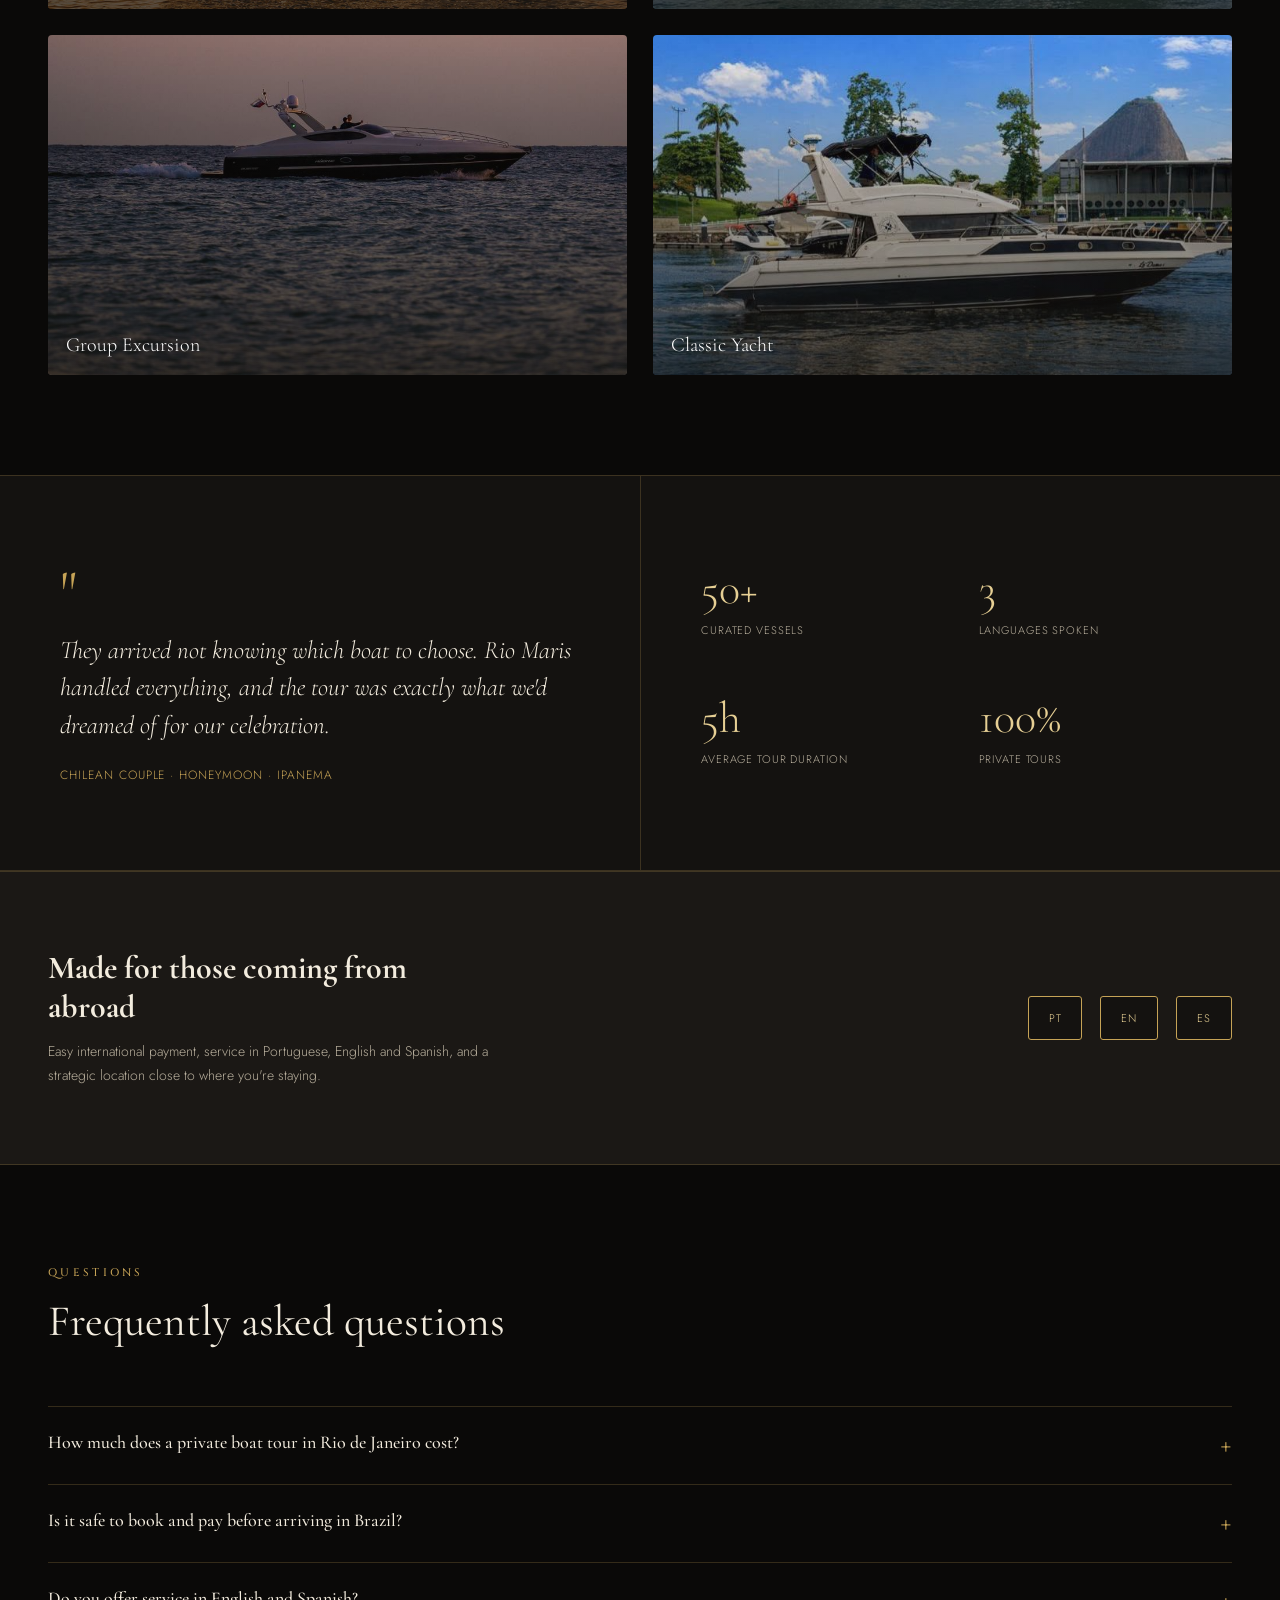
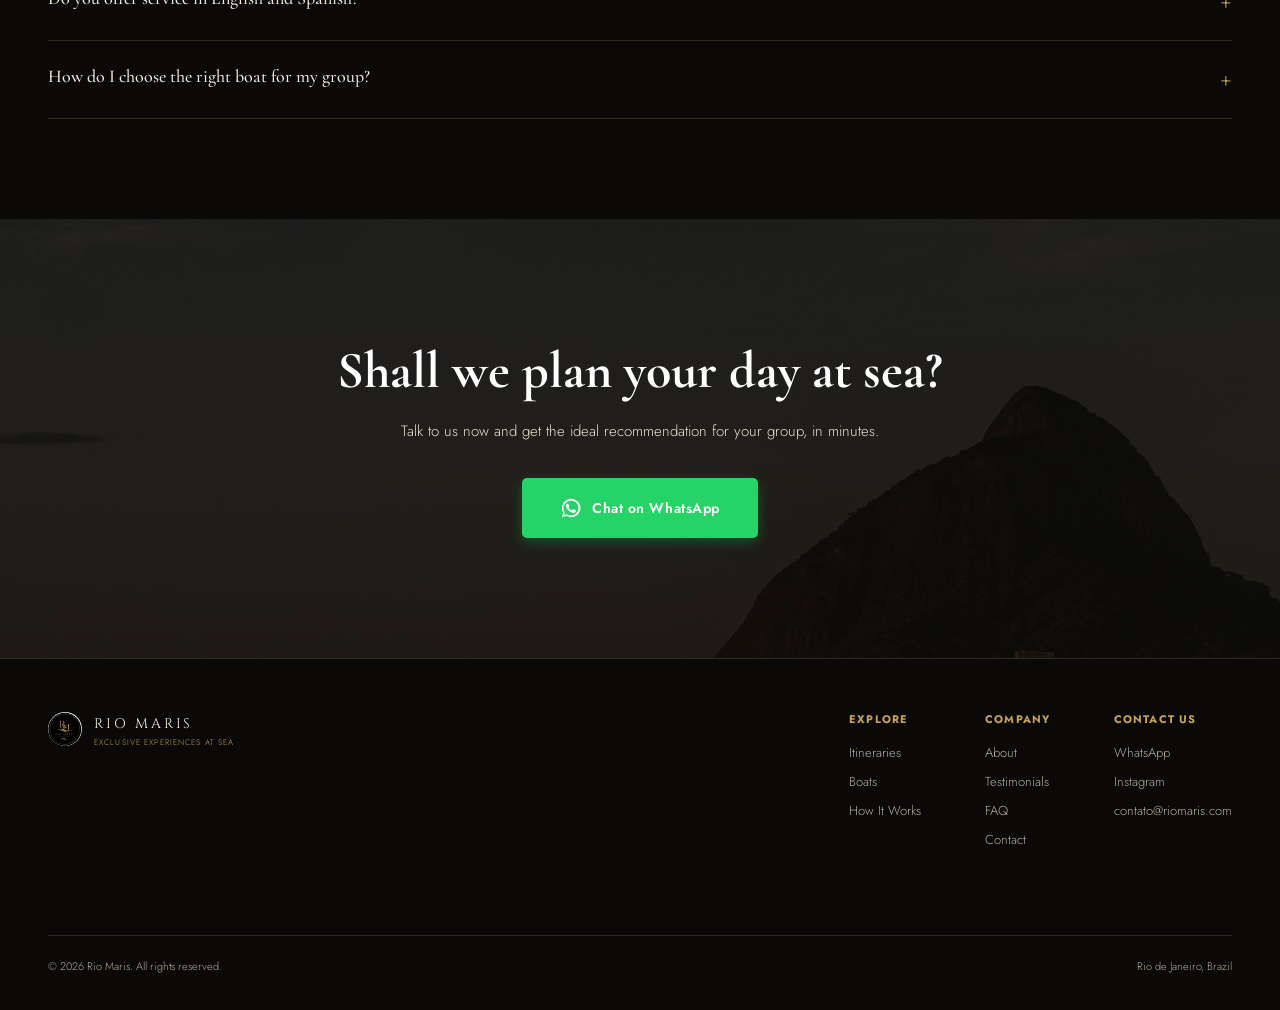
==== commit 49c1c9ee: "Add second Meta Pixel to Rio Maris Home Installs pixel id 1737717140843252 alongside the existing on" ====
--- a/rio-maris/index.html
+++ b/rio-maris/index.html
@@ -1,6 +1,40 @@
 <!DOCTYPE html>
 <html lang="pt-BR">
 <head>
+<!-- Meta Pixel Code -->
+<script>
+!function(f,b,e,v,n,t,s)
+{if(f.fbq)return;n=f.fbq=function(){n.callMethod?
+n.callMethod.apply(n,arguments):n.queue.push(arguments)};
+if(!f._fbq)f._fbq=n;n.push=n;n.loaded=!0;n.version='2.0';
+n.queue=[];t=b.createElement(e);t.async=!0;
+t.src=v;s=b.getElementsByTagName(e)[0];
+s.parentNode.insertBefore(t,s)}(window, document,'script',
+'https://connect.facebook.net/en_US/fbevents.js');
+fbq('init', '1013179218440256');
+fbq('track', 'PageView');
+</script>
+<noscript><img height="1" width="1" style="display:none"
+src="https://www.facebook.com/tr?id=1013179218440256&ev=PageView&noscript=1"
+/></noscript>
+<!-- End Meta Pixel Code -->
+<!-- Meta Pixel Code -->
+<script>
+!function(f,b,e,v,n,t,s)
+{if(f.fbq)return;n=f.fbq=function(){n.callMethod?
+n.callMethod.apply(n,arguments):n.queue.push(arguments)};
+if(!f._fbq)f._fbq=n;n.push=n;n.loaded=!0;n.version='2.0';
+n.queue=[];t=b.createElement(e);t.async=!0;
+t.src=v;s=b.getElementsByTagName(e)[0];
+s.parentNode.insertBefore(t,s)}(window, document,'script',
+'https://connect.facebook.net/en_US/fbevents.js');
+fbq('init', '1737717140843252');
+fbq('track', 'PageView');
+</script>
+<noscript><img height="1" width="1" style="display:none"
+src="https://www.facebook.com/tr?id=1737717140843252&ev=PageView&noscript=1"
+/></noscript>
+<!-- End Meta Pixel Code -->
 <meta charset="UTF-8">
 <meta name="viewport" content="width=device-width, initial-scale=1.0">
 <title>Rio Maris · Exclusive Experiences at Sea</title>
@@ -28,7 +62,7 @@
   <div class="lang-switch">
     <span class="active" data-lang="pt">PT</span><span data-lang="en">EN</span><span data-lang="es">ES</span>
   </div>
-  <a class="btn-whatsapp" href="#">
+  <a class="btn-whatsapp" href="https://wa.me/5521993287552" target="_blank" rel="noopener">
     <svg viewBox="0 0 24 24" fill="#fff"><path d="M12 2a10 10 0 00-8.6 15L2 22l5.2-1.4A10 10 0 1012 2zm0 18.2a8.2 8.2 0 01-4.2-1.1l-.3-.2-3.1.8.8-3-.2-.3A8.2 8.2 0 1120.2 12 8.2 8.2 0 0112 20.2zm4.5-6.1c-.2-.1-1.5-.7-1.7-.8s-.4-.1-.6.1-.7.8-.9 1-.3.2-.6.1a6.7 6.7 0 01-2-1.2 7.4 7.4 0 01-1.4-1.7c-.1-.2 0-.4.1-.5s.2-.3.4-.4.2-.2.3-.4a.5.5 0 000-.5c-.1-.1-.6-1.5-.9-2s-.5-.4-.6-.4h-.5a1 1 0 00-.7.3 3 3 0 00-.9 2.2 5.2 5.2 0 001.1 2.8 12 12 0 004.6 4c.6.3 1.1.4 1.5.6a3.6 3.6 0 001.6.1 2.7 2.7 0 001.8-1.3 2.2 2.2 0 00.1-1.3c-.1-.1-.2-.2-.4-.3z"/></svg>
     <span data-i18n="whatsapp_cta">Falar no WhatsApp</span>
   </a>
@@ -42,7 +76,7 @@
     <h1 class="display" data-i18n="hero_h1" data-i18n-html="1">O Rio de Janeiro<br>visto do mar,<br><em>do seu jeito.</em></h1>
     <p class="sub" data-i18n="hero_sub">Passeios privativos de lancha e iate com curadoria personalizada: escolhemos a embarcação certa entre mais de 50 opções, para o seu grupo e a sua ocasião.</p>
     <div class="cta-row">
-      <a class="btn-whatsapp large" href="#">
+      <a class="btn-whatsapp large" href="https://wa.me/5521993287552" target="_blank" rel="noopener">
         <svg viewBox="0 0 24 24" fill="#fff"><path d="M12 2a10 10 0 00-8.6 15L2 22l5.2-1.4A10 10 0 1012 2zm0 18.2a8.2 8.2 0 01-4.2-1.1l-.3-.2-3.1.8.8-3-.2-.3A8.2 8.2 0 1120.2 12 8.2 8.2 0 0112 20.2zm4.5-6.1c-.2-.1-1.5-.7-1.7-.8s-.4-.1-.6.1-.7.8-.9 1-.3.2-.6.1a6.7 6.7 0 01-2-1.2 7.4 7.4 0 01-1.4-1.7c-.1-.2 0-.4.1-.5s.2-.3.4-.4.2-.2.3-.4a.5.5 0 000-.5c-.1-.1-.6-1.5-.9-2s-.5-.4-.6-.4h-.5a1 1 0 00-.7.3 3 3 0 00-.9 2.2 5.2 5.2 0 001.1 2.8 12 12 0 004.6 4c.6.3 1.1.4 1.5.6a3.6 3.6 0 001.6.1 2.7 2.7 0 001.8-1.3 2.2 2.2 0 00.1-1.3c-.1-.1-.2-.2-.4-.3z"/></svg>
         <span data-i18n="whatsapp_cta">Falar no WhatsApp</span>
       </a>
@@ -235,7 +269,7 @@
 <div class="final-cta">
   <h2 class="display" data-i18n="final_h2">Vamos planejar o seu dia no mar?</h2>
   <p data-i18n="final_p">Fale agora com a gente e receba a recomendação ideal pro seu grupo, em minutos.</p>
-  <a class="btn-whatsapp large" href="#">
+  <a class="btn-whatsapp large" href="https://wa.me/5521993287552" target="_blank" rel="noopener">
     <svg viewBox="0 0 24 24" fill="#fff"><path d="M12 2a10 10 0 00-8.6 15L2 22l5.2-1.4A10 10 0 1012 2zm0 18.2a8.2 8.2 0 01-4.2-1.1l-.3-.2-3.1.8.8-3-.2-.3A8.2 8.2 0 1120.2 12 8.2 8.2 0 0112 20.2zm4.5-6.1c-.2-.1-1.5-.7-1.7-.8s-.4-.1-.6.1-.7.8-.9 1-.3.2-.6.1a6.7 6.7 0 01-2-1.2 7.4 7.4 0 01-1.4-1.7c-.1-.2 0-.4.1-.5s.2-.3.4-.4.2-.2.3-.4a.5.5 0 000-.5c-.1-.1-.6-1.5-.9-2s-.5-.4-.6-.4h-.5a1 1 0 00-.7.3 3 3 0 00-.9 2.2 5.2 5.2 0 001.1 2.8 12 12 0 004.6 4c.6.3 1.1.4 1.5.6a3.6 3.6 0 001.6.1 2.7 2.7 0 001.8-1.3 2.2 2.2 0 00.1-1.3c-.1-.1-.2-.2-.4-.3z"/></svg>
     <span data-i18n="whatsapp_cta">Falar no WhatsApp</span>
   </a>
@@ -265,7 +299,7 @@
     </div>
     <div class="footer-col">
       <h5 data-i18n="footer_fale_conosco">Fale Conosco</h5>
-      <a href="#">WhatsApp</a>
+      <a href="https://wa.me/5521993287552" target="_blank" rel="noopener">WhatsApp</a>
       <a href="#">Instagram</a>
       <a href="mailto:contato@riomaris.com">contato@riomaris.com</a>
     </div>
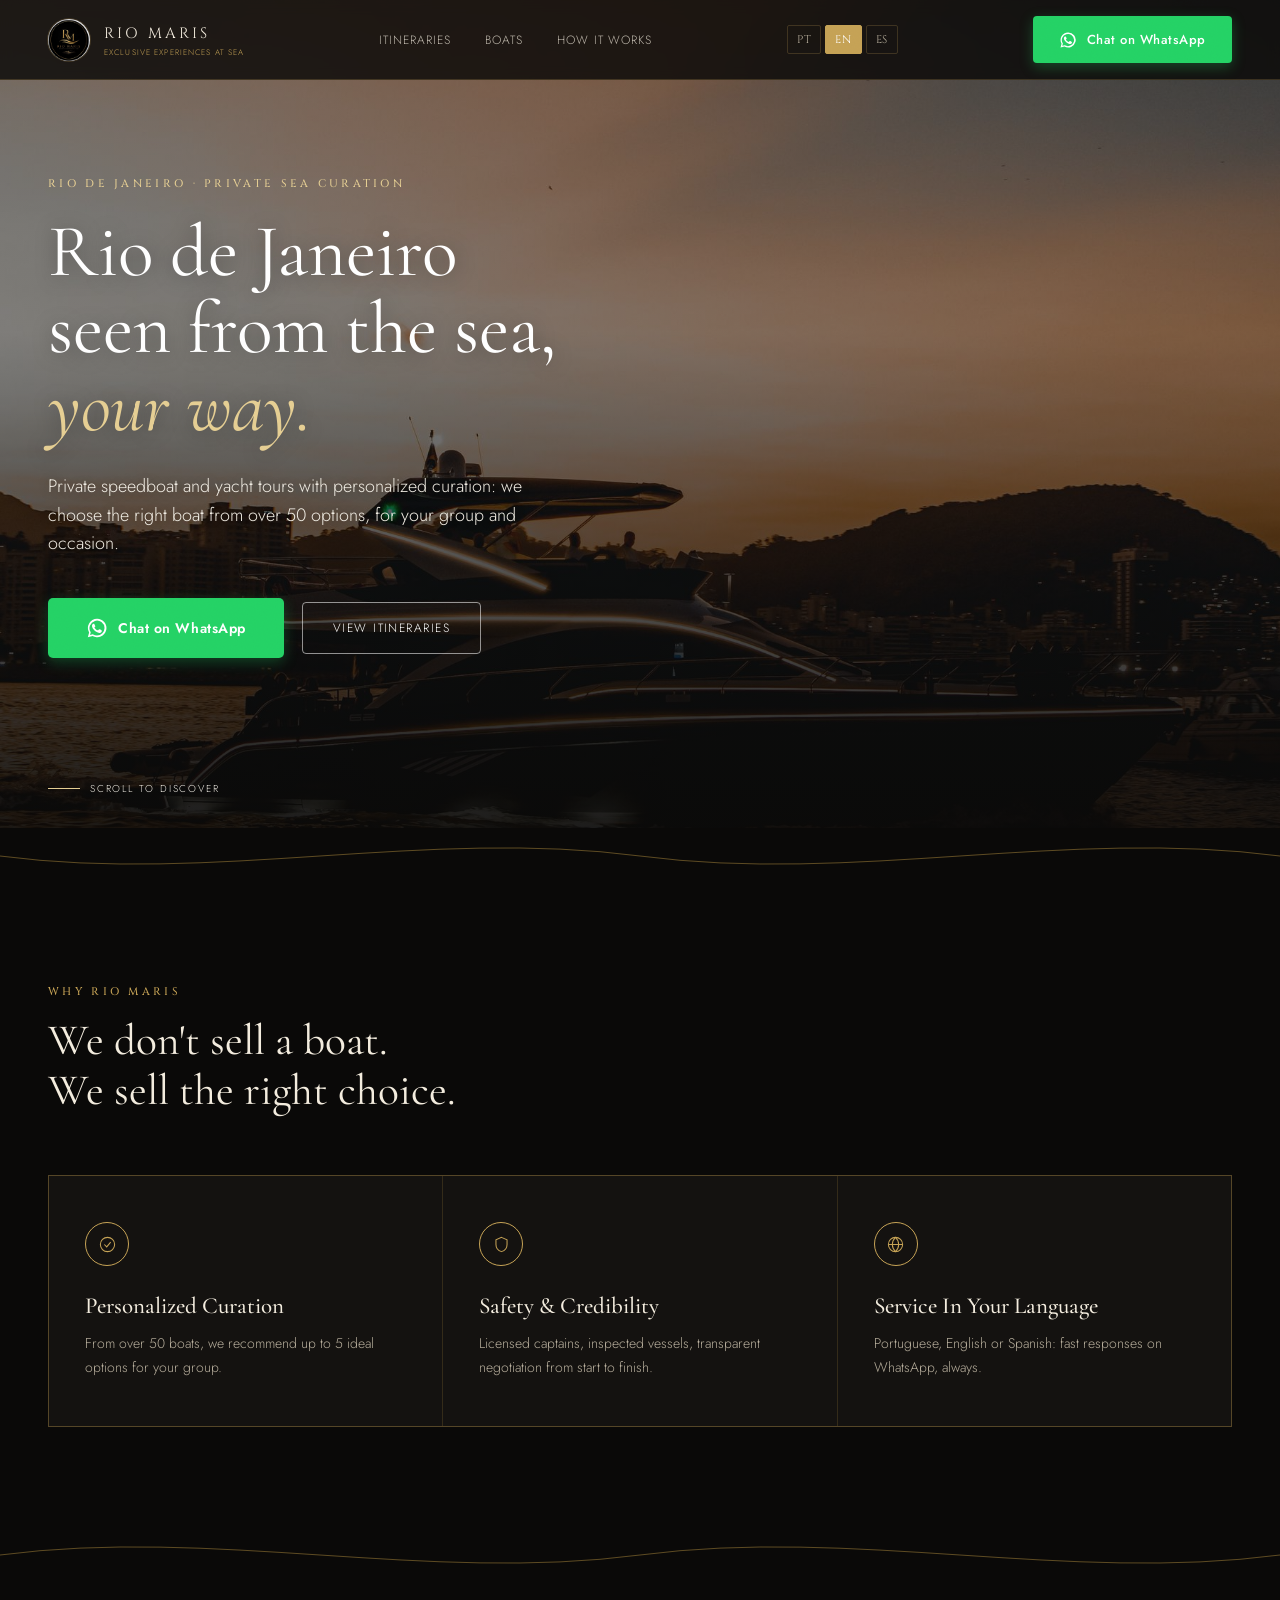
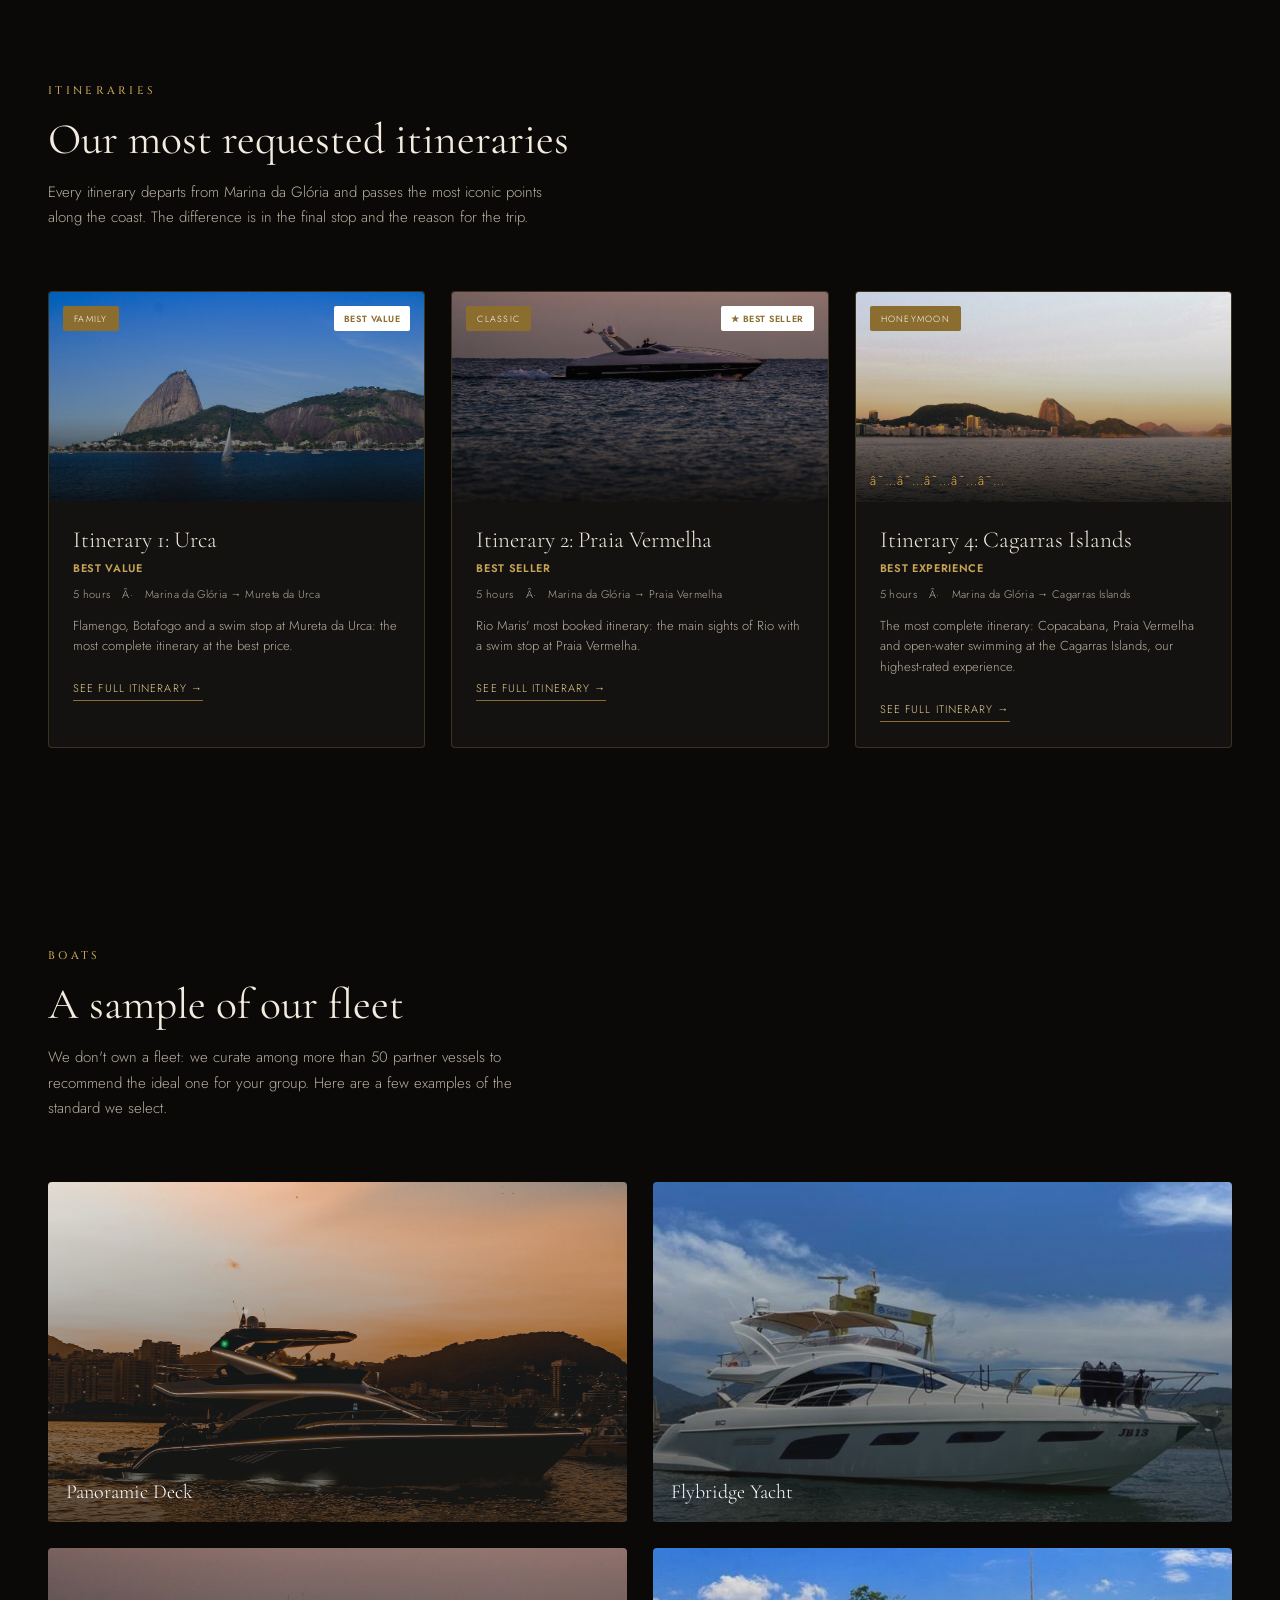
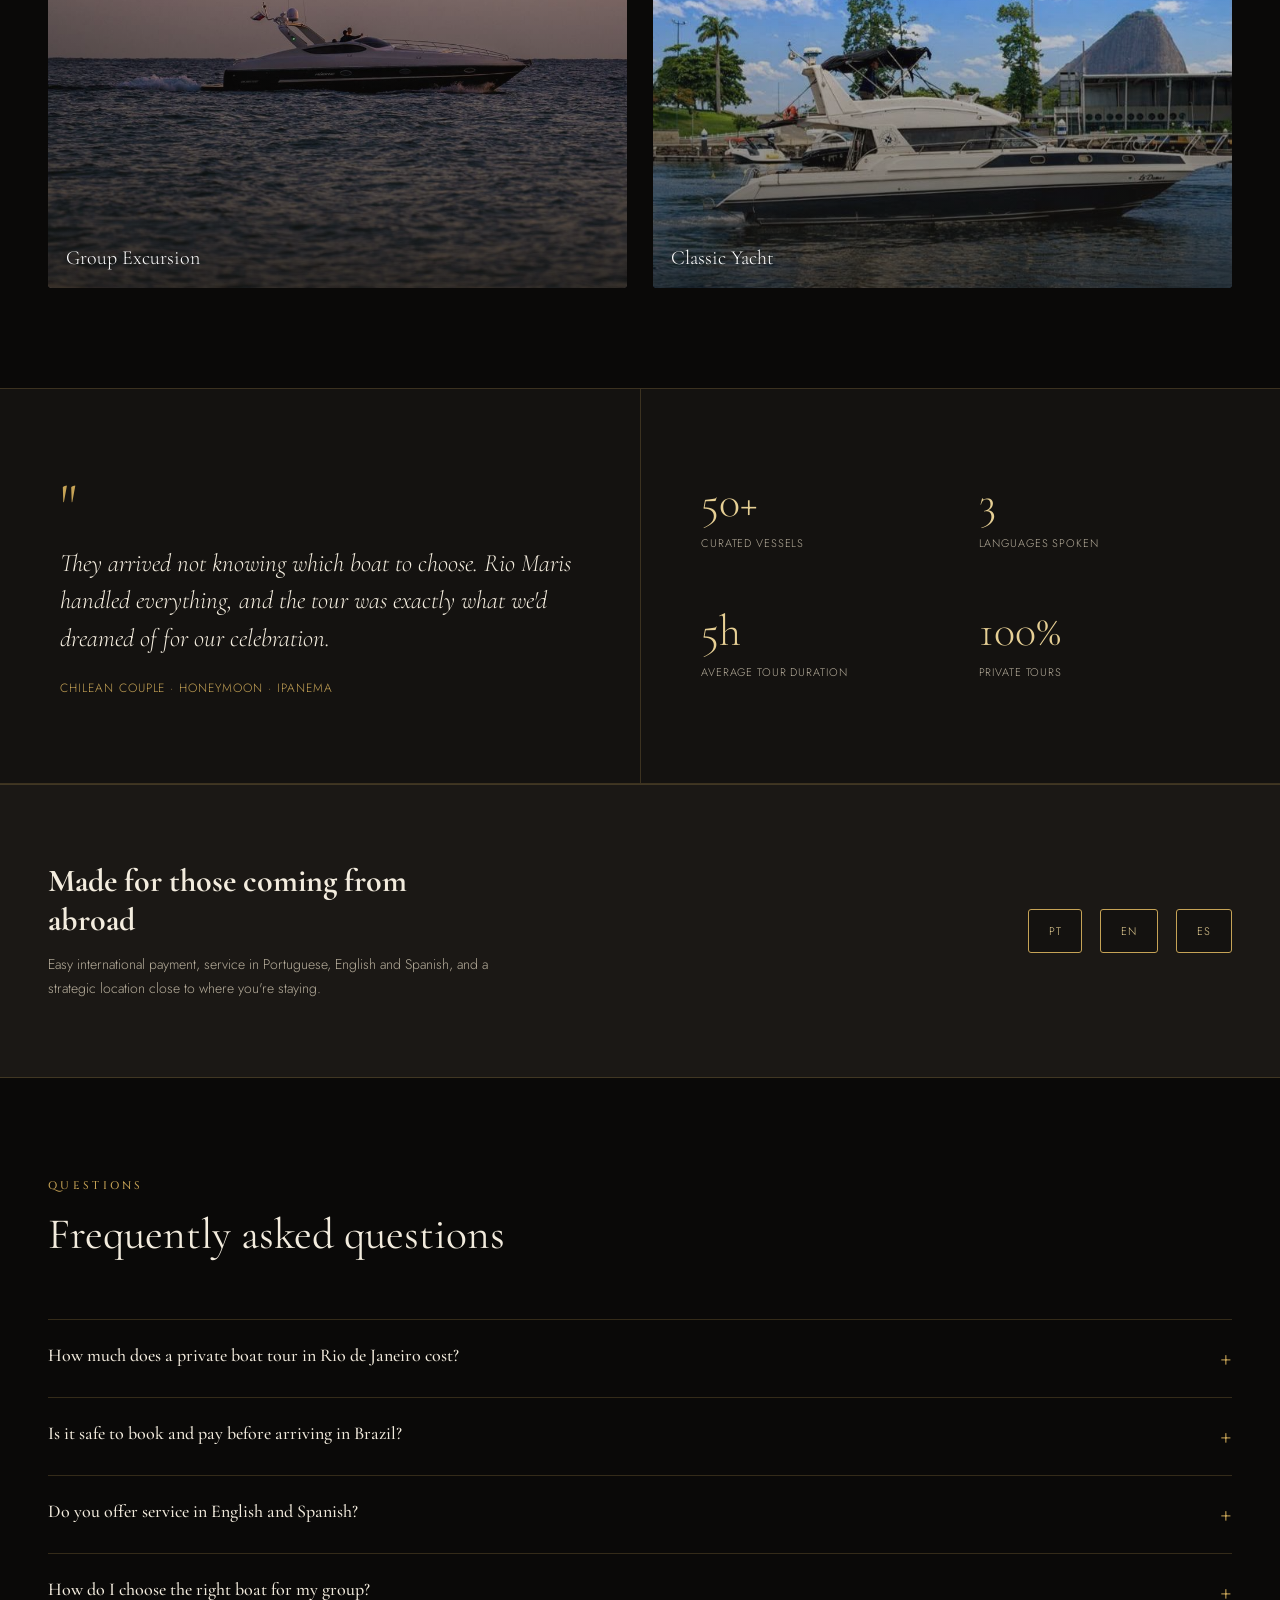
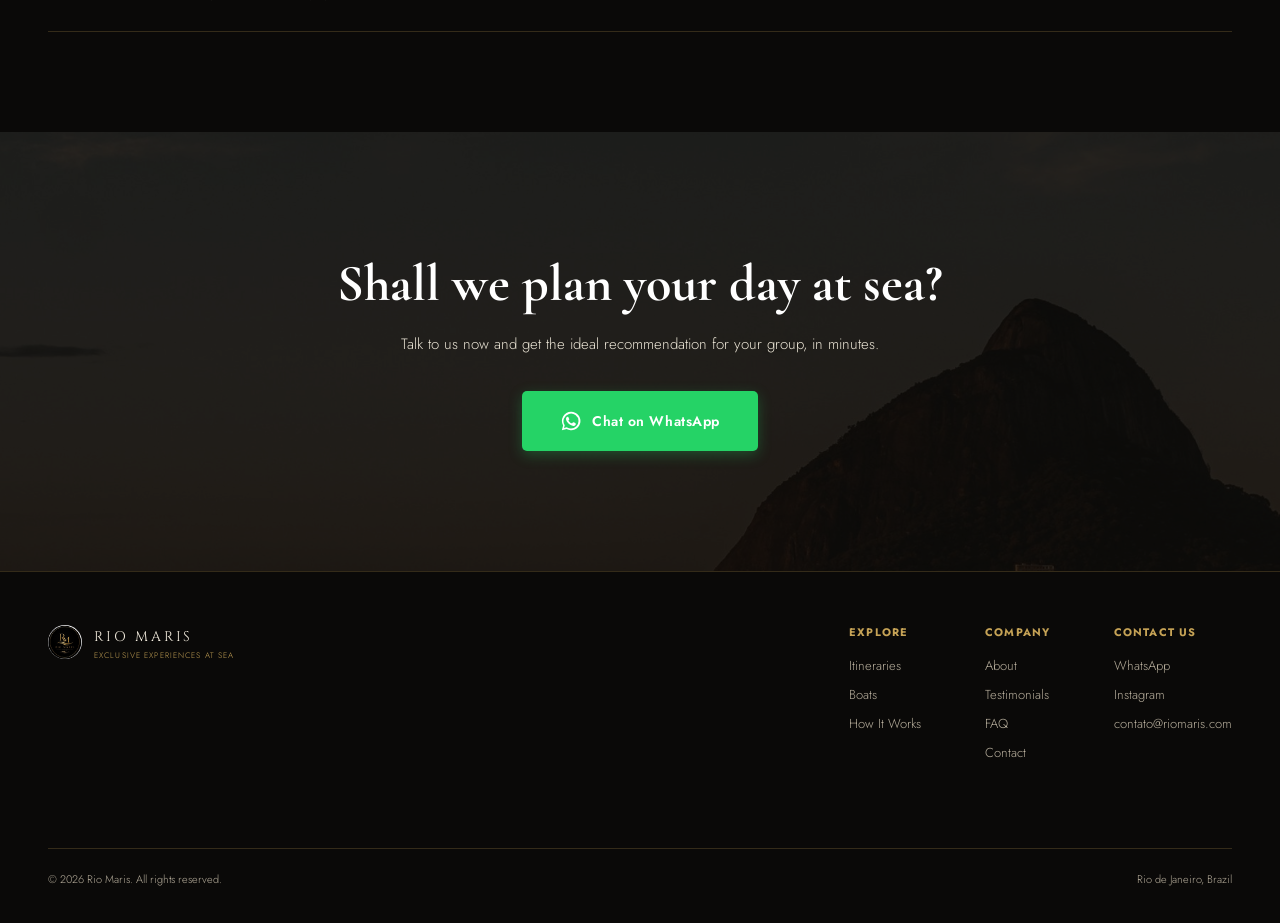
==== commit 97fa93cf: "Remove pending Roteiros 3/5 note from Home Drops the "Pendente: faltam os Roteiros 3 e 5..." dashed " ====
--- a/rio-maris/index.html
+++ b/rio-maris/index.html
@@ -171,9 +171,6 @@
       </div>
     </div>
   </div>
-  <div class="pending-note">
-    <span data-i18n="pending_note" data-i18n-html="1"><b>Pendente:</b> faltam os Roteiros 3 e 5 para completar a vitrine com os 5 principais. Assim que tivermos nome, pontos e diferencial de cada um, adicionamos aqui.</span>
-  </div>
 </section>
 
 <!-- BARCOS -->
--- a/rio-maris/assets/css/style.css
+++ b/rio-maris/assets/css/style.css
@@ -199,12 +199,6 @@
 .route-meta{display:flex;gap:12px;font-size:11px;color:var(--muted);letter-spacing:0.03em;margin-bottom:14px;flex-wrap:wrap;}
 .route-body p.desc{font-size:13px;color:var(--muted);line-height:1.6;margin-bottom:18px;}
 .route-link{font-size:11px;letter-spacing:0.1em;text-transform:uppercase;color:var(--gold-light);border-bottom:1px solid var(--gold-deep);padding-bottom:4px;}
-
-.pending-note{
-  margin-top:30px;padding:18px 22px;border:1px dashed var(--hairline);border-radius:4px;
-  font-size:13px;color:var(--muted);background:rgba(174,139,62,0.05);
-}
-.pending-note b{color:var(--gold-light);}
 
 /* ---------- barcos ---------- */
 .boat-row{display:grid;grid-template-columns:repeat(2,1fr);gap:26px;}
